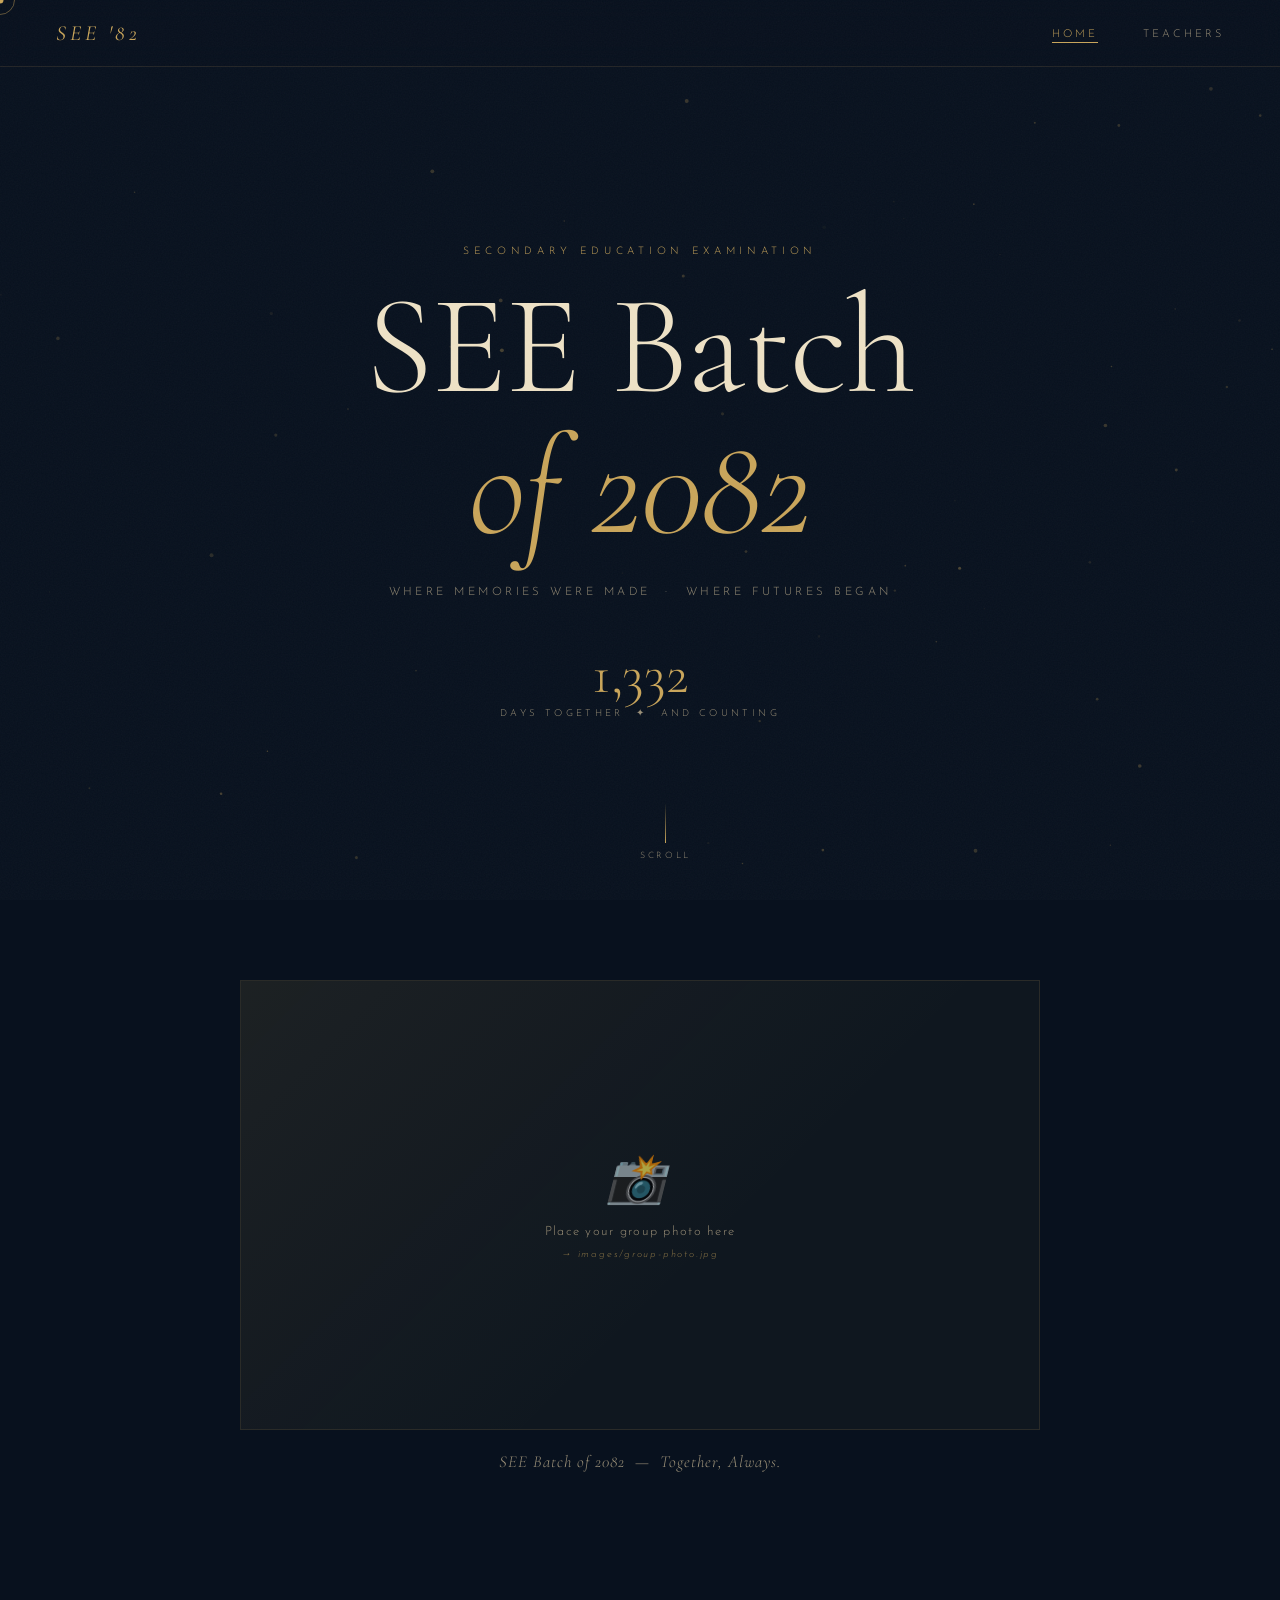
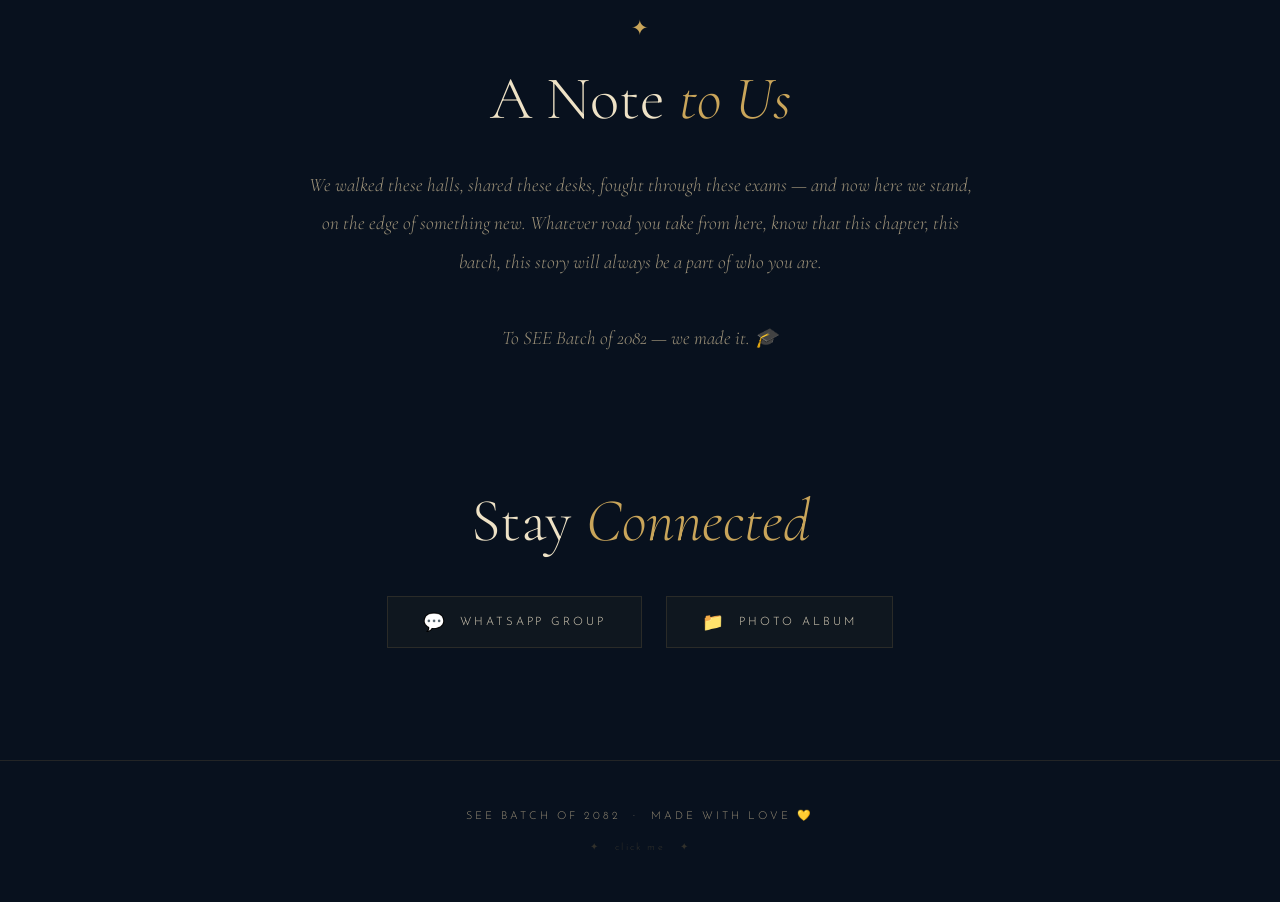
==== index.html @ 95cc9dae "Add files via upload" ====
<!DOCTYPE html>
<html lang="en">
<head>
  <meta charset="UTF-8" />
  <meta name="viewport" content="width=device-width, initial-scale=1.0" />
  <title>SEE Batch of 2082</title>
  <link rel="stylesheet" href="style.css" />
</head>
<body>

  <!-- ── CUSTOM CURSOR ────────────────────────── -->
  <div id="cursor"></div>
  <div id="cursor-ring"></div>

  <!-- ── BACKGROUND PARTICLES CANVAS ─────────── -->
  <canvas id="particleCanvas"></canvas>

  <!-- ── CONFETTI CANVAS ──────────────────────── -->
  <canvas id="confettiCanvas"></canvas>

  <!-- ── NAVBAR ───────────────────────────────── -->
  <nav class="navbar">
    <a href="index.html" class="nav-brand">SEE '82</a>
    <ul class="nav-links">
      <li><a href="index.html" class="active">Home</a></li>
      <li><a href="teachers.html">Teachers</a></li>
    </ul>
  </nav>

  <!-- ══════════════════════════════════════════
       HERO
  ═══════════════════════════════════════════ -->
  <section class="hero">
    <span class="hero-eyebrow">Secondary Education Examination</span>

    <!--
      💥 SURPRISE #1:
      Click this title to trigger a gold confetti burst!
    -->
    <h1 class="hero-title" id="heroTitle">
      SEE Batch
      <em>of 2082</em>
    </h1>

    <p class="hero-sub">Where memories were made &nbsp;·&nbsp; Where futures began</p>

    <!--
      📅 SURPRISE #7:
      Live counter showing how many days the batch has been together.
      Update the start date inside script.js if needed (search: startDate).
    -->
    <div class="days-counter">
      <span class="days-number" id="daysCounter">0</span>
      <span class="days-label">days together &nbsp;✦&nbsp; and counting</span>
    </div>

    <div class="scroll-indicator">
      <div class="scroll-line"></div>
      <span class="scroll-text">Scroll</span>
    </div>
  </section>

  <!-- ══════════════════════════════════════════
       GROUP PHOTO
  ═══════════════════════════════════════════ -->
  <section class="group-photo-section scroll-fade">
    <div class="photo-frame">

      <!--
        ════════════════════════════════════
        HOW TO ADD YOUR GROUP PHOTO:
        1. Put your group photo file inside the "images" folder
        2. Name it exactly:  group-photo.jpg
        3. Delete the <div class="photo-placeholder"> block below
        4. Uncomment the <img> tag below it
        ════════════════════════════════════
      -->
      <div class="photo-placeholder">
        <span class="icon">📸</span>
        <p>Place your group photo here</p>
        <span>→ images/group-photo.jpg</span>
      </div>

      <!-- <img src="images/group-photo.jpg" alt="SEE Batch of 2082 — Group Photo" /> -->

    </div>
    <p class="photo-caption">SEE Batch of 2082 &nbsp;—&nbsp; Together, Always.</p>
  </section>

  <!-- ══════════════════════════════════════════
       SHORT MESSAGE
  ═══════════════════════════════════════════ -->
  <section class="message-section scroll-fade scroll-fade-delay-1">
    <div class="message-container">
      <span class="section-deco">✦</span>
      <h2 class="section-title">A Note <em>to Us</em></h2>

      <!--
        ════════════════════════════════════
        HOW TO CHANGE THIS MESSAGE:
        Simply replace the text between the <p> tags below.
        ════════════════════════════════════
      -->
      <p class="message-text">
        We walked these halls, shared these desks, fought through these exams —
        and now here we stand, on the edge of something new. Whatever road you
        take from here, know that this chapter, this batch, this story will
        always be a part of who you are.
        <br /><br />
        To SEE Batch of 2082 &mdash; we made it. 🎓
      </p>

    </div>
  </section>

  <!-- ══════════════════════════════════════════
       LINKS — WhatsApp + Drive
  ═══════════════════════════════════════════ -->
  <section class="links-section scroll-fade scroll-fade-delay-2">
    <h2 class="section-title">Stay <em>Connected</em></h2>
    <div class="link-buttons">

      <!--
        ════════════════════════════════════
        HOW TO ADD YOUR WHATSAPP GROUP LINK:
        Replace  YOUR_WHATSAPP_LINK_HERE  with your actual link.
        Example: https://chat.whatsapp.com/XXXXXXXXXXXXXXXXX
        ════════════════════════════════════
      -->
      <a href="YOUR_WHATSAPP_LINK_HERE" class="btn" target="_blank" rel="noopener">
        <span class="btn-icon">💬</span>
        WhatsApp Group
      </a>

      <!--
        ════════════════════════════════════
        HOW TO ADD YOUR GOOGLE DRIVE LINK:
        Replace  YOUR_DRIVE_LINK_HERE  with your actual link.
        Example: https://drive.google.com/drive/folders/XXXXXXXXXX
        ════════════════════════════════════
      -->
      <a href="YOUR_DRIVE_LINK_HERE" class="btn" target="_blank" rel="noopener">
        <span class="btn-icon">📁</span>
        Photo Album
      </a>

    </div>
  </section>

  <!-- ══════════════════════════════════════════
       FOOTER
  ═══════════════════════════════════════════ -->
  <footer class="footer">
    <p class="footer-text">SEE Batch of 2082 &nbsp;·&nbsp; Made with love 💛</p>
    <!--
      🌟 SURPRISE #5: Click the "✦ click me ✦" below to reveal a secret message!
    -->
    <span class="footer-secret" id="footerSecret">✦ &nbsp; click me &nbsp; ✦</span>
  </footer>

  <!-- ══════════════════════════════════════════
       EASTER EGG MODAL
       (Opens when "✦ click me ✦" is clicked)
  ═══════════════════════════════════════════ -->
  <div class="easter-modal" id="easterModal">
    <div class="easter-box">
      <span class="easter-emoji">🎓✨</span>
      <h3>You found the secret!</h3>
      <p>
        No matter where life takes us, we'll always be the SEE Batch of 2082.
        Proud of every single one of us. Carry this chapter with you, always. 💛
      </p>
      <button class="easter-close" onclick="closeEaster()">Close &nbsp;✦</button>
    </div>
  </div>

  <script src="script.js"></script>
</body>
</html>
---- style.css ----
/* ============================================================
   SEE BATCH OF 2082 — Main Stylesheet
   style.css | Shared by index.html and teachers.html
   ============================================================ */

@import url('https://fonts.googleapis.com/css2?family=Cormorant+Garamond:ital,wght@0,300;0,400;0,600;1,300;1,400;1,600&family=Josefin+Sans:wght@200;300;400;600&display=swap');

/* --- CSS VARIABLES --- */
:root {
  --bg:          #08111E;
  --bg-2:        #0D1B2D;
  --gold:        #C9A55A;
  --gold-light:  #E2C47A;
  --gold-dim:    rgba(201, 165, 90, 0.15);
  --gold-glow:   rgba(201, 165, 90, 0.08);
  --cream:       #EEE2C6;
  --cream-dim:   #9B9078;
  --text:        #E2D8C0;
  --card-bg:     rgba(201, 165, 90, 0.04);
  --card-border: rgba(201, 165, 90, 0.14);
  --font-display: 'Cormorant Garamond', serif;
  --font-body:    'Josefin Sans', sans-serif;
}

/* --- RESET --- */
*, *::before, *::after { margin: 0; padding: 0; box-sizing: border-box; }
html { scroll-behavior: smooth; }
body {
  background-color: var(--bg);
  color: var(--text);
  font-family: var(--font-body);
  font-weight: 300;
  min-height: 100vh;
  overflow-x: hidden;
  cursor: none;
}

/* --- GRAIN OVERLAY (subtle paper texture) --- */
body::after {
  content: '';
  position: fixed; inset: 0;
  background-image: url("data:image/svg+xml,%3Csvg xmlns='http://www.w3.org/2000/svg' width='300' height='300'%3E%3Cfilter id='n'%3E%3CfeTurbulence type='fractalNoise' baseFrequency='0.75' numOctaves='4' stitchTiles='stitch'/%3E%3C/filter%3E%3Crect width='300' height='300' filter='url(%23n)' opacity='0.035'/%3E%3C/svg%3E");
  pointer-events: none;
  z-index: 9000;
  opacity: 1;
}

/* =============================================
   CUSTOM CURSOR
   ============================================= */
#cursor {
  width: 7px; height: 7px;
  background: var(--gold);
  border-radius: 50%;
  position: fixed;
  pointer-events: none;
  z-index: 9999;
  transition: transform 0.15s ease, background 0.2s;
  transform: translate(-50%, -50%);
}
#cursor-ring {
  width: 30px; height: 30px;
  border: 1px solid rgba(201, 165, 90, 0.45);
  border-radius: 50%;
  position: fixed;
  pointer-events: none;
  z-index: 9998;
  transition: border-color 0.3s, transform 0.3s;
  transform: translate(-50%, -50%);
}
body.hovering #cursor { transform: translate(-50%,-50%) scale(2.2); }
body.hovering #cursor-ring { transform: translate(-50%,-50%) scale(1.5); border-color: rgba(201,165,90,0.7); }

/* =============================================
   PARTICLE CANVAS
   ============================================= */
#particleCanvas {
  position: fixed; inset: 0;
  width: 100%; height: 100%;
  pointer-events: none;
  z-index: 0;
}

/* =============================================
   CONFETTI CANVAS
   ============================================= */
#confettiCanvas {
  position: fixed; inset: 0;
  pointer-events: none;
  z-index: 8000;
}

/* =============================================
   NAVBAR
   ============================================= */
.navbar {
  position: fixed; top: 0; left: 0; right: 0;
  z-index: 500;
  display: flex;
  align-items: center;
  justify-content: space-between;
  padding: 1.25rem 3.5rem;
  background: rgba(8, 17, 30, 0.88);
  backdrop-filter: blur(14px);
  border-bottom: 1px solid var(--card-border);
  transition: padding 0.3s;
}
.nav-brand {
  font-family: var(--font-display);
  font-size: 1.35rem;
  letter-spacing: 0.18em;
  color: var(--gold);
  font-weight: 400;
  font-style: italic;
  text-decoration: none;
}
.nav-links {
  display: flex;
  list-style: none;
  gap: 2.8rem;
  align-items: center;
}
.nav-links a {
  font-family: var(--font-body);
  font-size: 0.68rem;
  letter-spacing: 0.28em;
  text-transform: uppercase;
  text-decoration: none;
  color: var(--cream-dim);
  transition: color 0.3s;
  position: relative;
  padding-bottom: 3px;
}
.nav-links a::after {
  content: '';
  position: absolute;
  bottom: 0; left: 0;
  width: 0; height: 1px;
  background: var(--gold);
  transition: width 0.35s ease;
}
.nav-links a:hover,
.nav-links a.active { color: var(--gold); }
.nav-links a:hover::after,
.nav-links a.active::after { width: 100%; }

/* =============================================
   HERO  (Homepage only)
   ============================================= */
.hero {
  position: relative; z-index: 1;
  min-height: 100vh;
  display: flex;
  flex-direction: column;
  align-items: center;
  justify-content: center;
  text-align: center;
  padding: 9rem 2rem 5rem;
}
.hero-eyebrow {
  font-family: var(--font-body);
  font-size: 0.65rem;
  letter-spacing: 0.45em;
  text-transform: uppercase;
  color: var(--gold);
  margin-bottom: 1.2rem;
  opacity: 0;
  animation: fadeUp 1s ease 0.3s forwards;
}
.hero-title {
  font-family: var(--font-display);
  font-size: clamp(3.8rem, 11vw, 9rem);
  font-weight: 300;
  line-height: 1.0;
  color: var(--cream);
  letter-spacing: -0.01em;
  opacity: 0;
  animation: fadeUp 1.2s ease 0.5s forwards;
  transition: color 0.3s;
  cursor: pointer;
  user-select: none;
}
.hero-title em {
  font-style: italic;
  color: var(--gold);
  display: block;
}
.hero-title:hover { color: var(--gold-light); }
.hero-sub {
  margin-top: 1.8rem;
  font-family: var(--font-body);
  font-size: 0.72rem;
  letter-spacing: 0.3em;
  text-transform: uppercase;
  color: var(--cream-dim);
  opacity: 0;
  animation: fadeUp 1s ease 0.9s forwards;
}

/* Days counter */
.days-counter {
  margin-top: 3rem;
  display: flex;
  flex-direction: column;
  align-items: center;
  gap: 0.3rem;
  opacity: 0;
  animation: fadeUp 1s ease 1.1s forwards;
}
.days-number {
  font-family: var(--font-display);
  font-size: clamp(2rem, 5vw, 3.5rem);
  color: var(--gold);
  font-weight: 300;
  line-height: 1;
}
.days-label {
  font-family: var(--font-body);
  font-size: 0.6rem;
  letter-spacing: 0.35em;
  text-transform: uppercase;
  color: var(--cream-dim);
}

/* Scroll indicator */
.scroll-indicator {
  position: absolute;
  bottom: 2.5rem;
  left: 50%;
  transform: translateX(-50%);
  display: flex;
  flex-direction: column;
  align-items: center;
  gap: 0.5rem;
  opacity: 0;
  animation: fadeUp 1s ease 1.4s forwards;
}
.scroll-line {
  width: 1px;
  height: 40px;
  background: linear-gradient(to bottom, transparent, var(--gold));
  animation: pulse-line 2s ease infinite;
}
.scroll-text {
  font-family: var(--font-body);
  font-size: 0.55rem;
  letter-spacing: 0.3em;
  text-transform: uppercase;
  color: var(--cream-dim);
}
@keyframes pulse-line {
  0%, 100% { opacity: 0.3; transform: scaleY(1); }
  50%       { opacity: 0.9; transform: scaleY(1.15); }
}

/* =============================================
   GROUP PHOTO  (Homepage)
   ============================================= */
.group-photo-section {
  position: relative; z-index: 1;
  display: flex;
  flex-direction: column;
  align-items: center;
  padding: 5rem 2rem 4rem;
}
.photo-frame {
  width: min(800px, 92vw);
  aspect-ratio: 16 / 9;
  border: 1px solid var(--card-border);
  background: var(--card-bg);
  position: relative;
  overflow: hidden;
  transition: all 0.45s ease;
}
.photo-frame::before {
  content: '';
  position: absolute;
  inset: 0;
  background: linear-gradient(135deg, rgba(201,165,90,0.07) 0%, transparent 60%);
  pointer-events: none;
}
.photo-frame:hover {
  border-color: rgba(201,165,90,0.3);
  box-shadow: 0 0 60px rgba(201,165,90,0.07), 0 20px 60px rgba(0,0,0,0.4);
  transform: scale(1.005);
}
.photo-frame img { width: 100%; height: 100%; object-fit: cover; display: block; }
.photo-placeholder {
  width: 100%; height: 100%;
  display: flex; flex-direction: column;
  align-items: center; justify-content: center;
  gap: 0.6rem;
}
.photo-placeholder .icon { font-size: 3rem; margin-bottom: 0.5rem; }
.photo-placeholder p { font-size: 0.8rem; letter-spacing: 0.1em; color: var(--cream-dim); }
.photo-placeholder span { font-size: 0.62rem; letter-spacing: 0.18em; color: var(--gold); opacity: 0.65; font-style: italic; }
.photo-caption {
  margin-top: 1.3rem;
  font-family: var(--font-display);
  font-size: 1.05rem;
  font-style: italic;
  color: var(--cream-dim);
  letter-spacing: 0.06em;
}

/* =============================================
   MESSAGE SECTION  (Homepage)
   ============================================= */
.message-section {
  position: relative; z-index: 1;
  padding: 5rem 2rem 6rem;
  display: flex; justify-content: center;
}
.message-container {
  max-width: 680px;
  text-align: center;
}
.section-deco {
  display: block;
  font-size: 1.3rem;
  color: var(--gold);
  margin-bottom: 1.5rem;
  animation: float 4s ease-in-out infinite;
}
.section-title {
  font-family: var(--font-display);
  font-size: clamp(2rem, 5vw, 3.8rem);
  font-weight: 300;
  color: var(--cream);
  margin-bottom: 2rem;
  line-height: 1.15;
}
.section-title em { font-style: italic; color: var(--gold); }
.message-text {
  font-family: var(--font-display);
  font-size: 1.2rem;
  font-weight: 300;
  line-height: 2.0;
  color: var(--cream-dim);
  font-style: italic;
}
/* ↑ To change the message, edit the text inside <p class="message-text"> in index.html */

/* =============================================
   LINKS SECTION  (Homepage)
   ============================================= */
.links-section {
  position: relative; z-index: 1;
  padding: 2rem 2rem 7rem;
  text-align: center;
}
.links-section .section-title { margin-bottom: 2.5rem; }
.link-buttons { display: flex; gap: 1.5rem; justify-content: center; flex-wrap: wrap; }
.btn {
  display: inline-flex;
  align-items: center;
  gap: 0.75rem;
  padding: 0.95rem 2.2rem;
  font-family: var(--font-body);
  font-size: 0.72rem;
  letter-spacing: 0.25em;
  text-transform: uppercase;
  text-decoration: none;
  border: 1px solid var(--card-border);
  background: var(--card-bg);
  color: var(--text);
  transition: all 0.35s ease;
  position: relative;
  overflow: hidden;
}
.btn::before {
  content: '';
  position: absolute; inset: 0;
  background: linear-gradient(135deg, rgba(201,165,90,0.12), transparent);
  opacity: 0;
  transition: opacity 0.35s;
}
.btn:hover {
  border-color: var(--gold);
  color: var(--gold);
  box-shadow: 0 0 30px rgba(201,165,90,0.1), 0 8px 30px rgba(0,0,0,0.3);
  transform: translateY(-3px);
}
.btn:hover::before { opacity: 1; }
.btn-icon { font-size: 1.1rem; }

/* =============================================
   PAGE HEADER  (teachers.html)
   ============================================= */
.page-header {
  position: relative; z-index: 1;
  text-align: center;
  padding: 11rem 2rem 5rem;
}
.page-eyebrow {
  display: block;
  font-family: var(--font-body);
  font-size: 0.65rem;
  letter-spacing: 0.45em;
  text-transform: uppercase;
  color: var(--gold);
  margin-bottom: 1.2rem;
}
.page-title {
  font-family: var(--font-display);
  font-size: clamp(2.8rem, 8vw, 6rem);
  font-weight: 300;
  color: var(--cream);
  line-height: 1.05;
}
.page-title em { font-style: italic; color: var(--gold); }
.page-divider {
  width: 50px; height: 1px;
  background: var(--gold);
  margin: 2rem auto 0;
  opacity: 0.45;
}

/* =============================================
   TEACHERS SECTION  (teachers.html)
   ============================================= */
.teachers-wrapper {
  position: relative; z-index: 1;
  max-width: 1120px;
  margin: 0 auto;
  padding: 4rem 2rem 7rem;
}
.teachers-sublabel {
  font-family: var(--font-body);
  font-size: 0.62rem;
  letter-spacing: 0.38em;
  text-transform: uppercase;
  color: var(--gold);
  text-align: center;
  margin-bottom: 3rem;
}

/* Grade Teachers — featured row */
.grade-teachers {
  display: grid;
  grid-template-columns: repeat(auto-fit, minmax(300px, 1fr));
  gap: 2rem;
  margin-bottom: 4.5rem;
}

/* Other teachers grid */
.other-teachers-grid {
  display: grid;
  grid-template-columns: repeat(auto-fill, minmax(230px, 1fr));
  gap: 1.5rem;
}

/* Teacher Card */
.teacher-card {
  background: var(--card-bg);
  border: 1px solid var(--card-border);
  padding: 2.5rem 2rem 2rem;
  text-align: center;
  transition: all 0.4s ease;
  position: relative;
  overflow: hidden;
}
.teacher-card::after {
  content: '';
  position: absolute;
  top: 0; left: 0; right: 0;
  height: 2px;
  background: linear-gradient(90deg, transparent, var(--gold), transparent);
  transform: scaleX(0);
  transition: transform 0.4s ease;
}
.teacher-card:hover { border-color: rgba(201,165,90,0.28); box-shadow: 0 15px 50px rgba(0,0,0,0.35), 0 0 0 1px rgba(201,165,90,0.04); transform: translateY(-5px); }
.teacher-card:hover::after { transform: scaleX(1); }
.teacher-card.featured { padding: 3rem 2.5rem 2.5rem; }

.teacher-photo-wrap {
  width: 100px; height: 100px;
  border-radius: 50%;
  margin: 0 auto 1.6rem;
  border: 1px solid var(--card-border);
  background: rgba(201,165,90,0.04);
  display: flex; align-items: center; justify-content: center;
  font-size: 1.8rem;
  overflow: hidden;
  transition: border-color 0.4s, box-shadow 0.4s;
}
.featured .teacher-photo-wrap { width: 125px; height: 125px; font-size: 2.2rem; }
.teacher-card:hover .teacher-photo-wrap { border-color: rgba(201,165,90,0.4); box-shadow: 0 0 20px rgba(201,165,90,0.1); }
.teacher-photo-wrap img { width: 100%; height: 100%; object-fit: cover; border-radius: 50%; display: block; }

.teacher-badge {
  display: inline-block;
  font-family: var(--font-body);
  font-size: 0.58rem;
  letter-spacing: 0.28em;
  text-transform: uppercase;
  color: var(--gold);
  background: rgba(201,165,90,0.08);
  border: 1px solid rgba(201,165,90,0.14);
  padding: 0.25rem 0.8rem;
  margin-bottom: 0.9rem;
}
.teacher-name {
  font-family: var(--font-display);
  font-size: 1.6rem;
  font-weight: 400;
  color: var(--cream);
  margin-bottom: 0.25rem;
}
.featured .teacher-name { font-size: 1.9rem; }
.teacher-subject {
  font-family: var(--font-body);
  font-size: 0.62rem;
  letter-spacing: 0.22em;
  text-transform: uppercase;
  color: var(--cream-dim);
  margin-bottom: 1.6rem;
}
.teacher-rule {
  width: 28px; height: 1px;
  background: var(--gold);
  margin: 0 auto 1.6rem;
  opacity: 0.35;
}
.teacher-message {
  font-family: var(--font-display);
  font-size: 1.05rem;
  font-style: italic;
  line-height: 1.9;
  color: var(--cream-dim);
}
.teacher-message.placeholder { color: rgba(155, 144, 120, 0.35); }

/* =============================================
   FOOTER
   ============================================= */
.footer {
  position: relative; z-index: 1;
  text-align: center;
  padding: 3rem 2rem;
  border-top: 1px solid var(--card-border);
}
.footer-text {
  font-family: var(--font-body);
  font-size: 0.68rem;
  letter-spacing: 0.28em;
  text-transform: uppercase;
  color: var(--cream-dim);
}
.footer-secret {
  margin-top: 1.2rem;
  font-size: 0.62rem;
  letter-spacing: 0.22em;
  color: rgba(201, 165, 90, 0.22);
  cursor: pointer;
  transition: color 0.35s;
  display: inline-block;
}
.footer-secret:hover { color: var(--gold); }

/* =============================================
   EASTER EGG MODAL
   ============================================= */
.easter-modal {
  position: fixed; inset: 0;
  background: rgba(8, 17, 30, 0.96);
  z-index: 7000;
  display: flex; align-items: center; justify-content: center;
  opacity: 0; pointer-events: none;
  transition: opacity 0.5s;
  backdrop-filter: blur(10px);
}
.easter-modal.active { opacity: 1; pointer-events: all; }
.easter-box {
  text-align: center;
  max-width: 480px;
  padding: 3.5rem 3rem;
  border: 1px solid var(--card-border);
  background: var(--bg-2);
  position: relative;
}
.easter-emoji { font-size: 3rem; margin-bottom: 1rem; display: block; animation: bounce 1.2s ease infinite; }
.easter-box h3 { font-family: var(--font-display); font-size: 2.2rem; font-weight: 300; color: var(--gold); margin-bottom: 1rem; }
.easter-box p { font-family: var(--font-display); font-size: 1.1rem; font-style: italic; line-height: 1.85; color: var(--cream-dim); margin-bottom: 2rem; }
.easter-close {
  background: none;
  border: 1px solid var(--gold);
  color: var(--gold);
  font-family: var(--font-body);
  font-size: 0.7rem;
  letter-spacing: 0.25em;
  text-transform: uppercase;
  padding: 0.75rem 1.8rem;
  cursor: pointer;
  transition: all 0.3s;
}
.easter-close:hover { background: rgba(201,165,90,0.1); }

/* =============================================
   SCROLL FADE ANIMATION
   ============================================= */
.scroll-fade { opacity: 0; transform: translateY(28px); transition: opacity 0.85s ease, transform 0.85s ease; }
.scroll-fade.visible { opacity: 1; transform: translateY(0); }
.scroll-fade-delay-1 { transition-delay: 0.1s; }
.scroll-fade-delay-2 { transition-delay: 0.2s; }
.scroll-fade-delay-3 { transition-delay: 0.3s; }
.scroll-fade-delay-4 { transition-delay: 0.4s; }

/* =============================================
   KEYFRAME ANIMATIONS
   ============================================= */
@keyframes fadeUp { from { opacity: 0; transform: translateY(28px); } to { opacity: 1; transform: translateY(0); } }
@keyframes float  { 0%,100% { transform: translateY(0); } 50% { transform: translateY(-8px); } }
@keyframes bounce { 0%,100% { transform: translateY(0); } 50% { transform: translateY(-9px); } }
@keyframes shimmer { 0% { background-position: -200% center; } 100% { background-position: 200% center; } }

/* =============================================
   RESPONSIVE
   ============================================= */
@media (max-width: 768px) {
  .navbar { padding: 1rem 1.5rem; }
  .nav-links { gap: 1.5rem; }
  .hero { padding: 7.5rem 1.5rem 4rem; }
  .grade-teachers { grid-template-columns: 1fr; }
  .other-teachers-grid { grid-template-columns: repeat(auto-fill, minmax(160px, 1fr)); }
  .easter-box { padding: 2.5rem 1.5rem; margin: 1rem; }
  .teachers-wrapper { padding: 3rem 1.2rem 5rem; }
}
@media (max-width: 480px) {
  .nav-links { gap: 1rem; }
  .nav-links a { font-size: 0.6rem; }
  .link-buttons { flex-direction: column; align-items: center; }
  .btn { width: 100%; max-width: 300px; justify-content: center; }
}
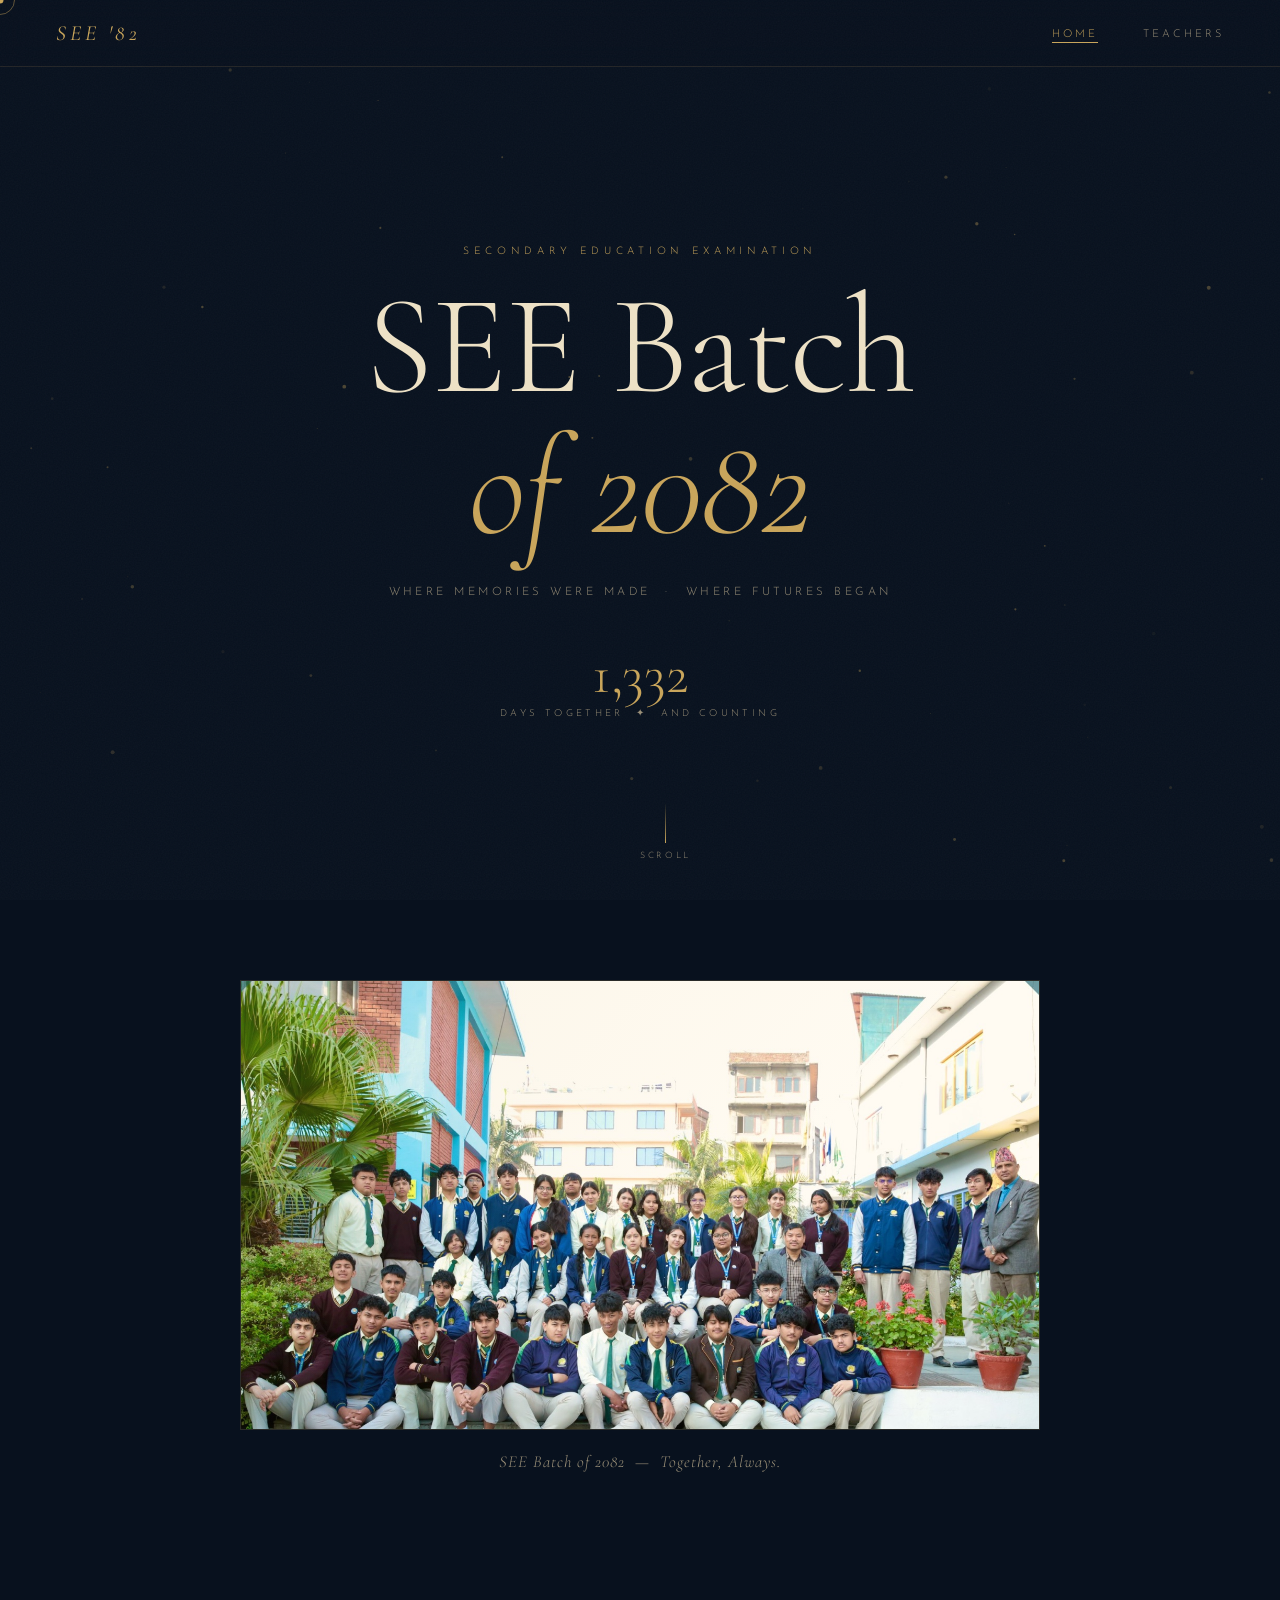
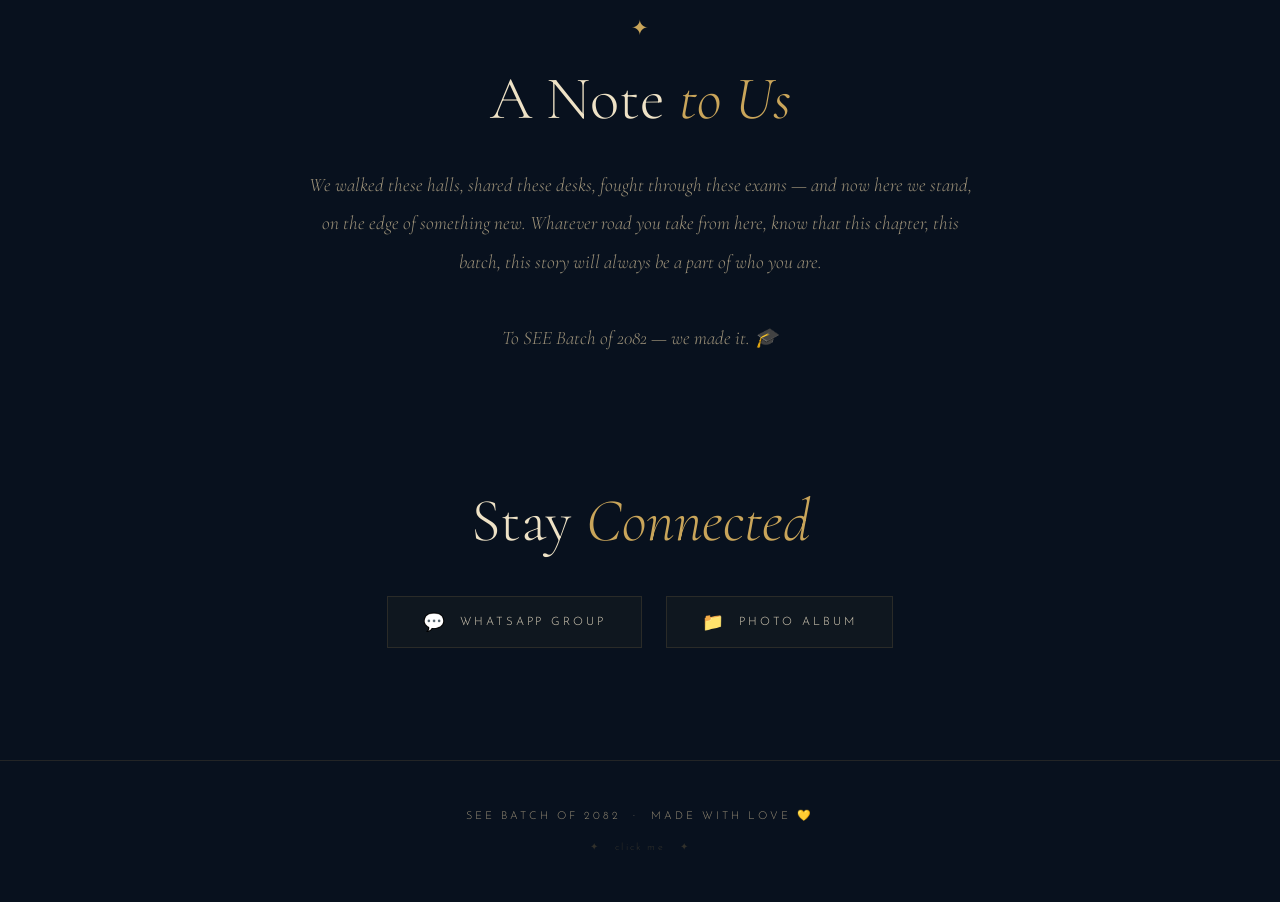
==== commit a4ef1aca: "Update index.html" ====
--- a/index.html
+++ b/index.html
@@ -75,13 +75,9 @@
         4. Uncomment the <img> tag below it
         ════════════════════════════════════
       -->
-      <div class="photo-placeholder">
-        <span class="icon">📸</span>
-        <p>Place your group photo here</p>
-        <span>→ images/group-photo.jpg</span>
-      </div>
 
-      <!-- <img src="images/group-photo.jpg" alt="SEE Batch of 2082 — Group Photo" /> -->
+
+      <img src="images/group-photo.jpg" alt="SEE Batch of 2082 — Group Photo" >
 
     </div>
     <p class="photo-caption">SEE Batch of 2082 &nbsp;—&nbsp; Together, Always.</p>
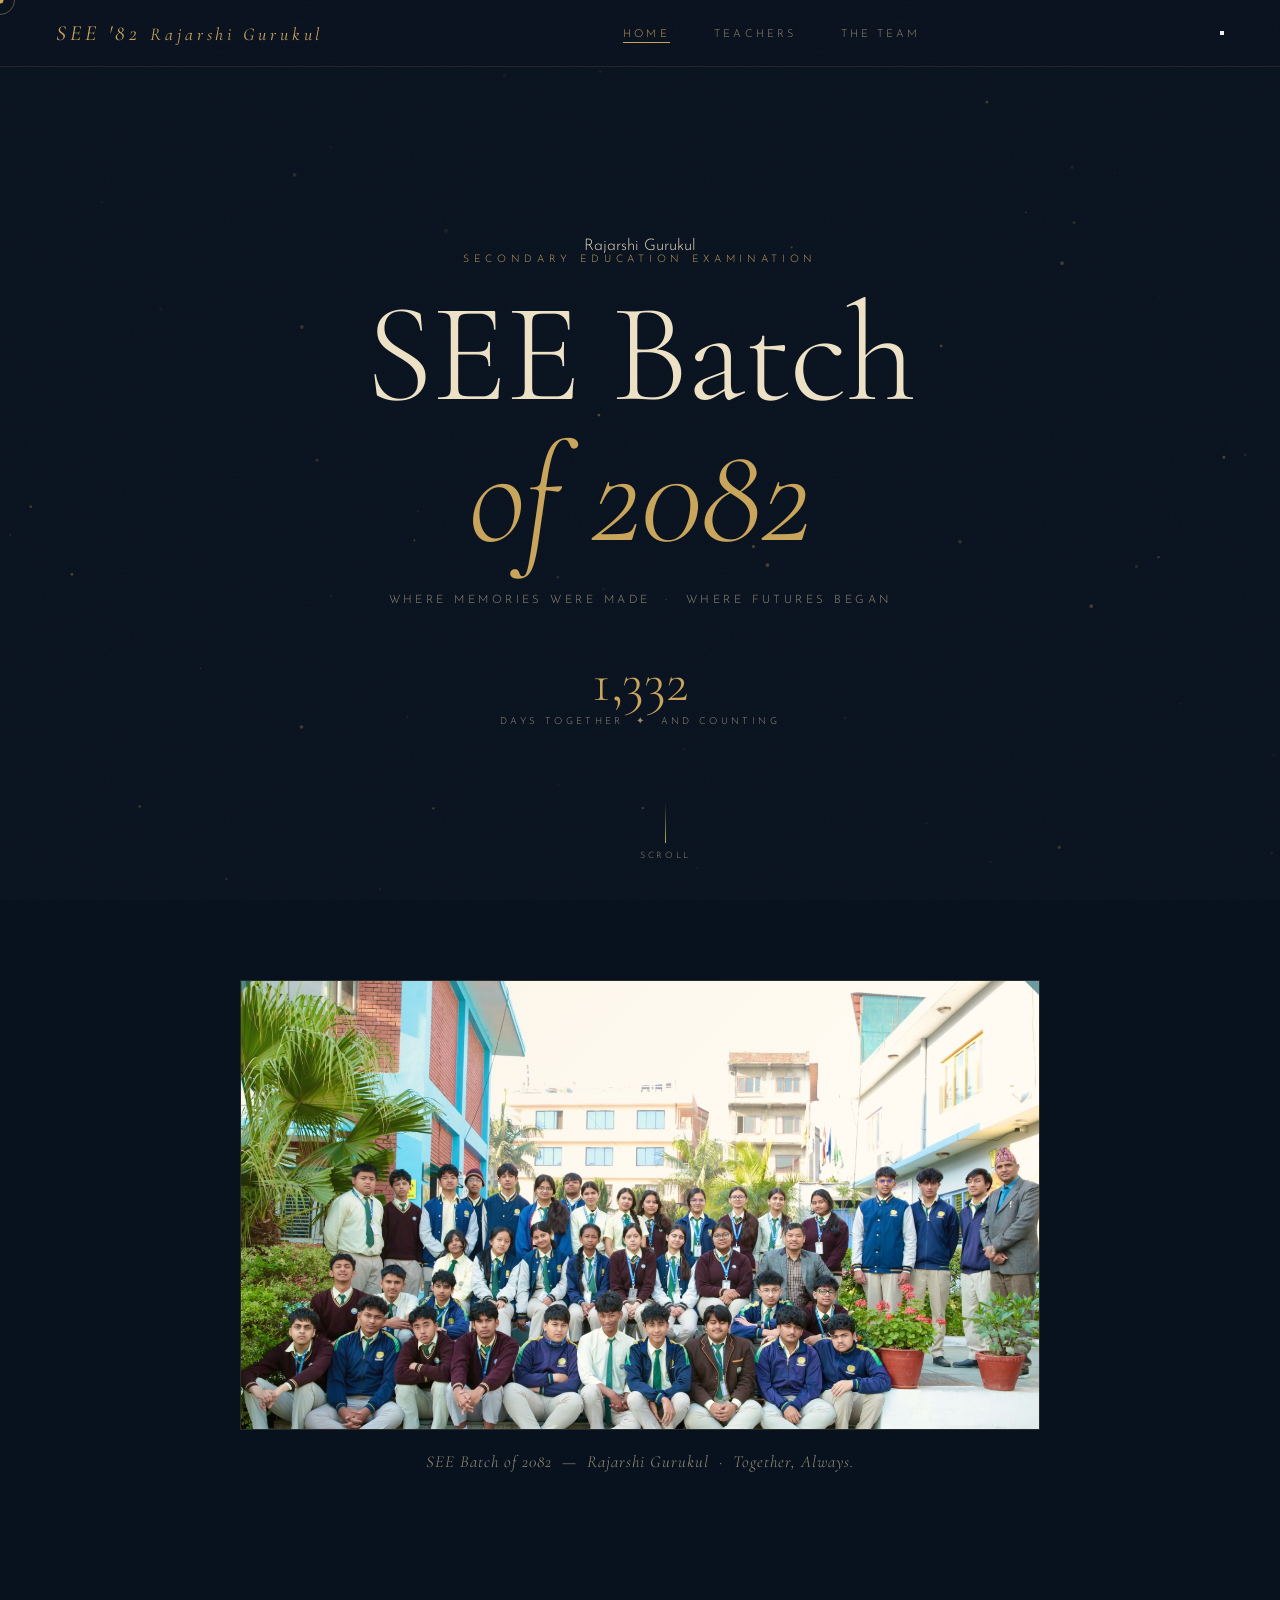
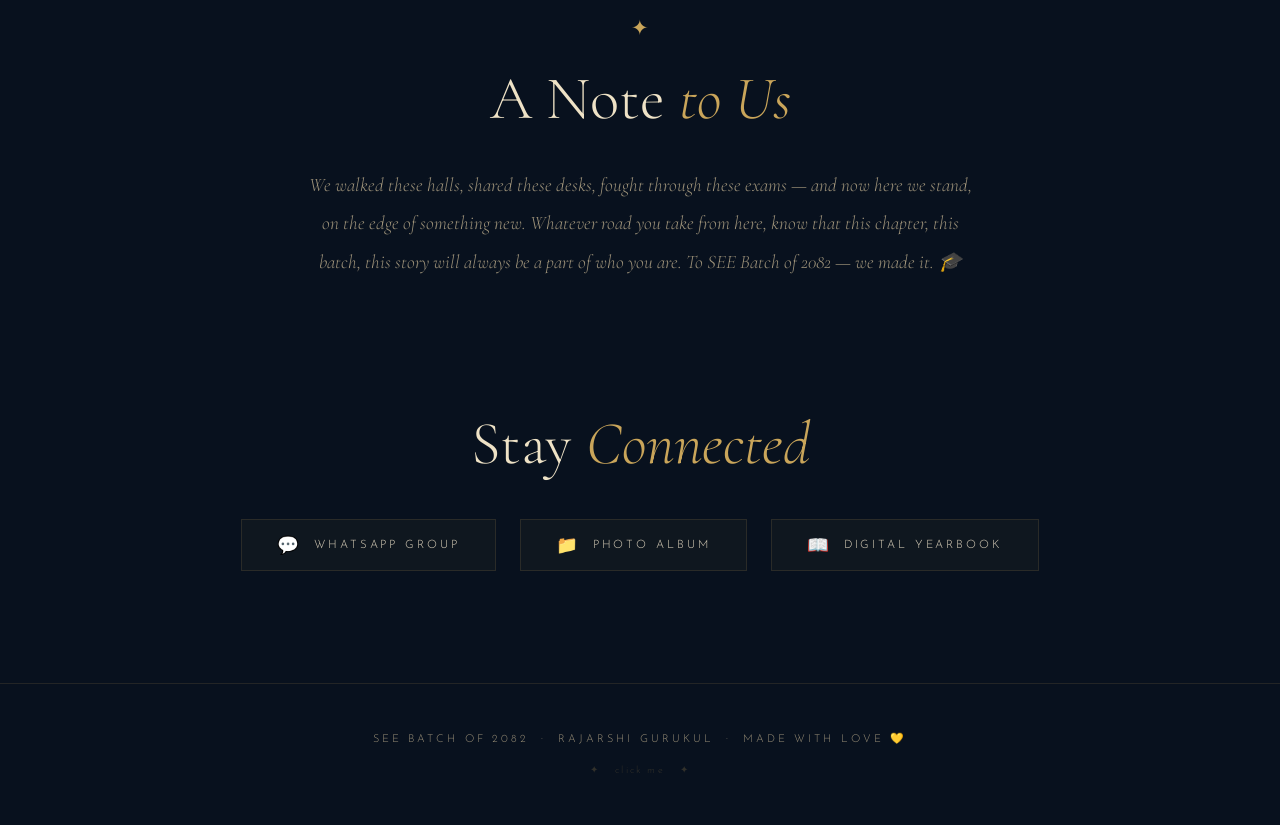
==== commit 172425c9: "Update index.html" ====
--- a/index.html
+++ b/index.html
@@ -1,42 +1,40 @@
 <!DOCTYPE html>
 <html lang="en">
 <head>
-  <meta charset="UTF-8" />
-  <meta name="viewport" content="width=device-width, initial-scale=1.0" />
-  <title>SEE Batch of 2082</title>
-  <link rel="stylesheet" href="style.css" />
+  <meta charset="UTF-8"/>
+  <meta name="viewport" content="width=device-width, initial-scale=1.0"/>
+  <title>SEE Batch of 2082 — Rajarshi Gurukul</title>
+  <link rel="stylesheet" href="style.css"/>
 </head>
 <body>
 
-  <!-- ── CUSTOM CURSOR ────────────────────────── -->
   <div id="cursor"></div>
   <div id="cursor-ring"></div>
-
-  <!-- ── BACKGROUND PARTICLES CANVAS ─────────── -->
   <canvas id="particleCanvas"></canvas>
-
-  <!-- ── CONFETTI CANVAS ──────────────────────── -->
   <canvas id="confettiCanvas"></canvas>
 
-  <!-- ── NAVBAR ───────────────────────────────── -->
+  <!-- ═══ NAVBAR ═══════════════════════════════════════ -->
   <nav class="navbar">
-    <a href="index.html" class="nav-brand">SEE '82</a>
+    <a href="index.html" class="nav-brand">
+      SEE '82
+      <small>Rajarshi Gurukul</small>
+    </a>
     <ul class="nav-links">
       <li><a href="index.html" class="active">Home</a></li>
       <li><a href="teachers.html">Teachers</a></li>
+      <li><a href="team.html">The Team</a></li>
     </ul>
+    <button class="nav-hamburger" id="navHamburger" aria-label="Menu">
+      <span></span><span></span><span></span>
+    </button>
   </nav>
 
-  <!-- ══════════════════════════════════════════
-       HERO
-  ═══════════════════════════════════════════ -->
+  <!-- ═══ HERO ══════════════════════════════════════════ -->
   <section class="hero">
+    <span class="hero-school">Rajarshi Gurukul</span>
     <span class="hero-eyebrow">Secondary Education Examination</span>
 
-    <!--
-      💥 SURPRISE #1:
-      Click this title to trigger a gold confetti burst!
-    -->
+    <!-- 💥 Click this title for a confetti surprise! -->
     <h1 class="hero-title" id="heroTitle">
       SEE Batch
       <em>of 2082</em>
@@ -44,11 +42,7 @@
 
     <p class="hero-sub">Where memories were made &nbsp;·&nbsp; Where futures began</p>
 
-    <!--
-      📅 SURPRISE #7:
-      Live counter showing how many days the batch has been together.
-      Update the start date inside script.js if needed (search: startDate).
-    -->
+    <!-- 📅 Live counter since April 25, 2016 -->
     <div class="days-counter">
       <span class="days-number" id="daysCounter">0</span>
       <span class="days-label">days together &nbsp;✦&nbsp; and counting</span>
@@ -60,112 +54,90 @@
     </div>
   </section>
 
-  <!-- ══════════════════════════════════════════
-       GROUP PHOTO
-  ═══════════════════════════════════════════ -->
+  <!-- ═══ GROUP PHOTO ════════════════════════════════════ -->
+  <!--
+    HOW TO ADD YOUR GROUP PHOTO:
+    1. Put your photo inside the "images/" folder
+    2. Name it exactly: group-photo.jpg
+    3. That's it! The placeholder disappears automatically when the image loads.
+  -->
   <section class="group-photo-section scroll-fade">
     <div class="photo-frame">
-
-      <!--
-        ════════════════════════════════════
-        HOW TO ADD YOUR GROUP PHOTO:
-        1. Put your group photo file inside the "images" folder
-        2. Name it exactly:  group-photo.jpg
-        3. Delete the <div class="photo-placeholder"> block below
-        4. Uncomment the <img> tag below it
-        ════════════════════════════════════
-      -->
-
-
-      <img src="images/group-photo.jpg" alt="SEE Batch of 2082 — Group Photo" >
-
+      <img id="groupImg" src="images/group-photo.jpg" alt="SEE Batch of 2082 — Rajarshi Gurukul"/>
+      <div class="photo-placeholder" id="groupPlaceholder">
+        <span class="icon">📸</span>
+        <p>Place your group photo here</p>
+        <span>→ save as:&nbsp; images/group-photo.jpg</span>
+      </div>
     </div>
-    <p class="photo-caption">SEE Batch of 2082 &nbsp;—&nbsp; Together, Always.</p>
+    <p class="photo-caption">SEE Batch of 2082 &nbsp;—&nbsp; Rajarshi Gurukul &nbsp;·&nbsp; Together, Always.</p>
   </section>
 
-  <!-- ══════════════════════════════════════════
-       SHORT MESSAGE
-  ═══════════════════════════════════════════ -->
+  <!-- ═══ SHORT MESSAGE ══════════════════════════════════ -->
   <section class="message-section scroll-fade scroll-fade-delay-1">
     <div class="message-container">
       <span class="section-deco">✦</span>
       <h2 class="section-title">A Note <em>to Us</em></h2>
+      <!--
+        CHANGE THIS MESSAGE: Replace the text below with your own words.
+        Line breaks you type here will show exactly as written.
+      -->
+      <p class="message-text">We walked these halls, shared these desks, fought through these exams —
+and now here we stand, on the edge of something new.
 
-      <!--
-        ════════════════════════════════════
-        HOW TO CHANGE THIS MESSAGE:
-        Simply replace the text between the <p> tags below.
-        ════════════════════════════════════
-      -->
-      <p class="message-text">
-        We walked these halls, shared these desks, fought through these exams —
-        and now here we stand, on the edge of something new. Whatever road you
-        take from here, know that this chapter, this batch, this story will
-        always be a part of who you are.
-        <br /><br />
-        To SEE Batch of 2082 &mdash; we made it. 🎓
-      </p>
+Whatever road you take from here, know that this chapter, this batch, this story will always be a part of who you are.
 
+To SEE Batch of 2082 — we made it. 🎓</p>
     </div>
   </section>
 
-  <!-- ══════════════════════════════════════════
-       LINKS — WhatsApp + Drive
-  ═══════════════════════════════════════════ -->
+  <!-- ═══ LINKS ══════════════════════════════════════════ -->
   <section class="links-section scroll-fade scroll-fade-delay-2">
     <h2 class="section-title">Stay <em>Connected</em></h2>
     <div class="link-buttons">
 
       <!--
-        ════════════════════════════════════
-        HOW TO ADD YOUR WHATSAPP GROUP LINK:
-        Replace  YOUR_WHATSAPP_LINK_HERE  with your actual link.
-        Example: https://chat.whatsapp.com/XXXXXXXXXXXXXXXXX
-        ════════════════════════════════════
+        WHATSAPP: Replace YOUR_WHATSAPP_LINK with your actual link
+        Example:  https://chat.whatsapp.com/AbCdEfGhIjK
       -->
-      <a href="YOUR_WHATSAPP_LINK_HERE" class="btn" target="_blank" rel="noopener">
+      <a href="https://chat.whatsapp.com/IAuvceY6gFsEJ4JfoEsHC5?mode=gi_t" class="btn" target="_blank" rel="noopener">
         <span class="btn-icon">💬</span>
         WhatsApp Group
       </a>
 
       <!--
-        ════════════════════════════════════
-        HOW TO ADD YOUR GOOGLE DRIVE LINK:
-        Replace  YOUR_DRIVE_LINK_HERE  with your actual link.
-        Example: https://drive.google.com/drive/folders/XXXXXXXXXX
-        ════════════════════════════════════
+        PHOTO ALBUM: Replace YOUR_DRIVE_LINK with your actual Google Drive link
       -->
-      <a href="YOUR_DRIVE_LINK_HERE" class="btn" target="_blank" rel="noopener">
+      <a href="https://drive.google.com/drive/folders/19VpHcElLHjzhA30-MJCiOmoZZo3w6WYw?usp=sharing" class="btn" target="_blank" rel="noopener">
         <span class="btn-icon">📁</span>
         Photo Album
+      </a>
+
+      <!--
+        DIGITAL YEARBOOK: Replace YOUR_YEARBOOK_LINK with your actual link
+        (Can be a PDF link, Google Drive link, Canva share link, etc.)
+      -->
+      <a href="https://ee-schools.org/wp-content/uploads/Under-Construction-Sign.png" class="btn" target="_blank" rel="noopener">
+        <span class="btn-icon">📖</span>
+        Digital Yearbook
       </a>
 
     </div>
   </section>
 
-  <!-- ══════════════════════════════════════════
-       FOOTER
-  ═══════════════════════════════════════════ -->
+  <!-- ═══ FOOTER ════════════════════════════════════════ -->
   <footer class="footer">
-    <p class="footer-text">SEE Batch of 2082 &nbsp;·&nbsp; Made with love 💛</p>
-    <!--
-      🌟 SURPRISE #5: Click the "✦ click me ✦" below to reveal a secret message!
-    -->
+    <p class="footer-text">SEE Batch of 2082 &nbsp;·&nbsp; Rajarshi Gurukul &nbsp;·&nbsp; Made with love 💛</p>
+    <!-- ✨ SURPRISE: Click the text below! -->
     <span class="footer-secret" id="footerSecret">✦ &nbsp; click me &nbsp; ✦</span>
   </footer>
 
-  <!-- ══════════════════════════════════════════
-       EASTER EGG MODAL
-       (Opens when "✦ click me ✦" is clicked)
-  ═══════════════════════════════════════════ -->
+  <!-- ═══ EASTER EGG MODAL ══════════════════════════════ -->
   <div class="easter-modal" id="easterModal">
     <div class="easter-box">
       <span class="easter-emoji">🎓✨</span>
       <h3>You found the secret!</h3>
-      <p>
-        No matter where life takes us, we'll always be the SEE Batch of 2082.
-        Proud of every single one of us. Carry this chapter with you, always. 💛
-      </p>
+      <p>No matter where life takes us, we'll always be the SEE Batch of 2082 from Rajarshi Gurukul. Proud of every single one of us. Carry this chapter with you, always. 💛</p>
       <button class="easter-close" onclick="closeEaster()">Close &nbsp;✦</button>
     </div>
   </div>
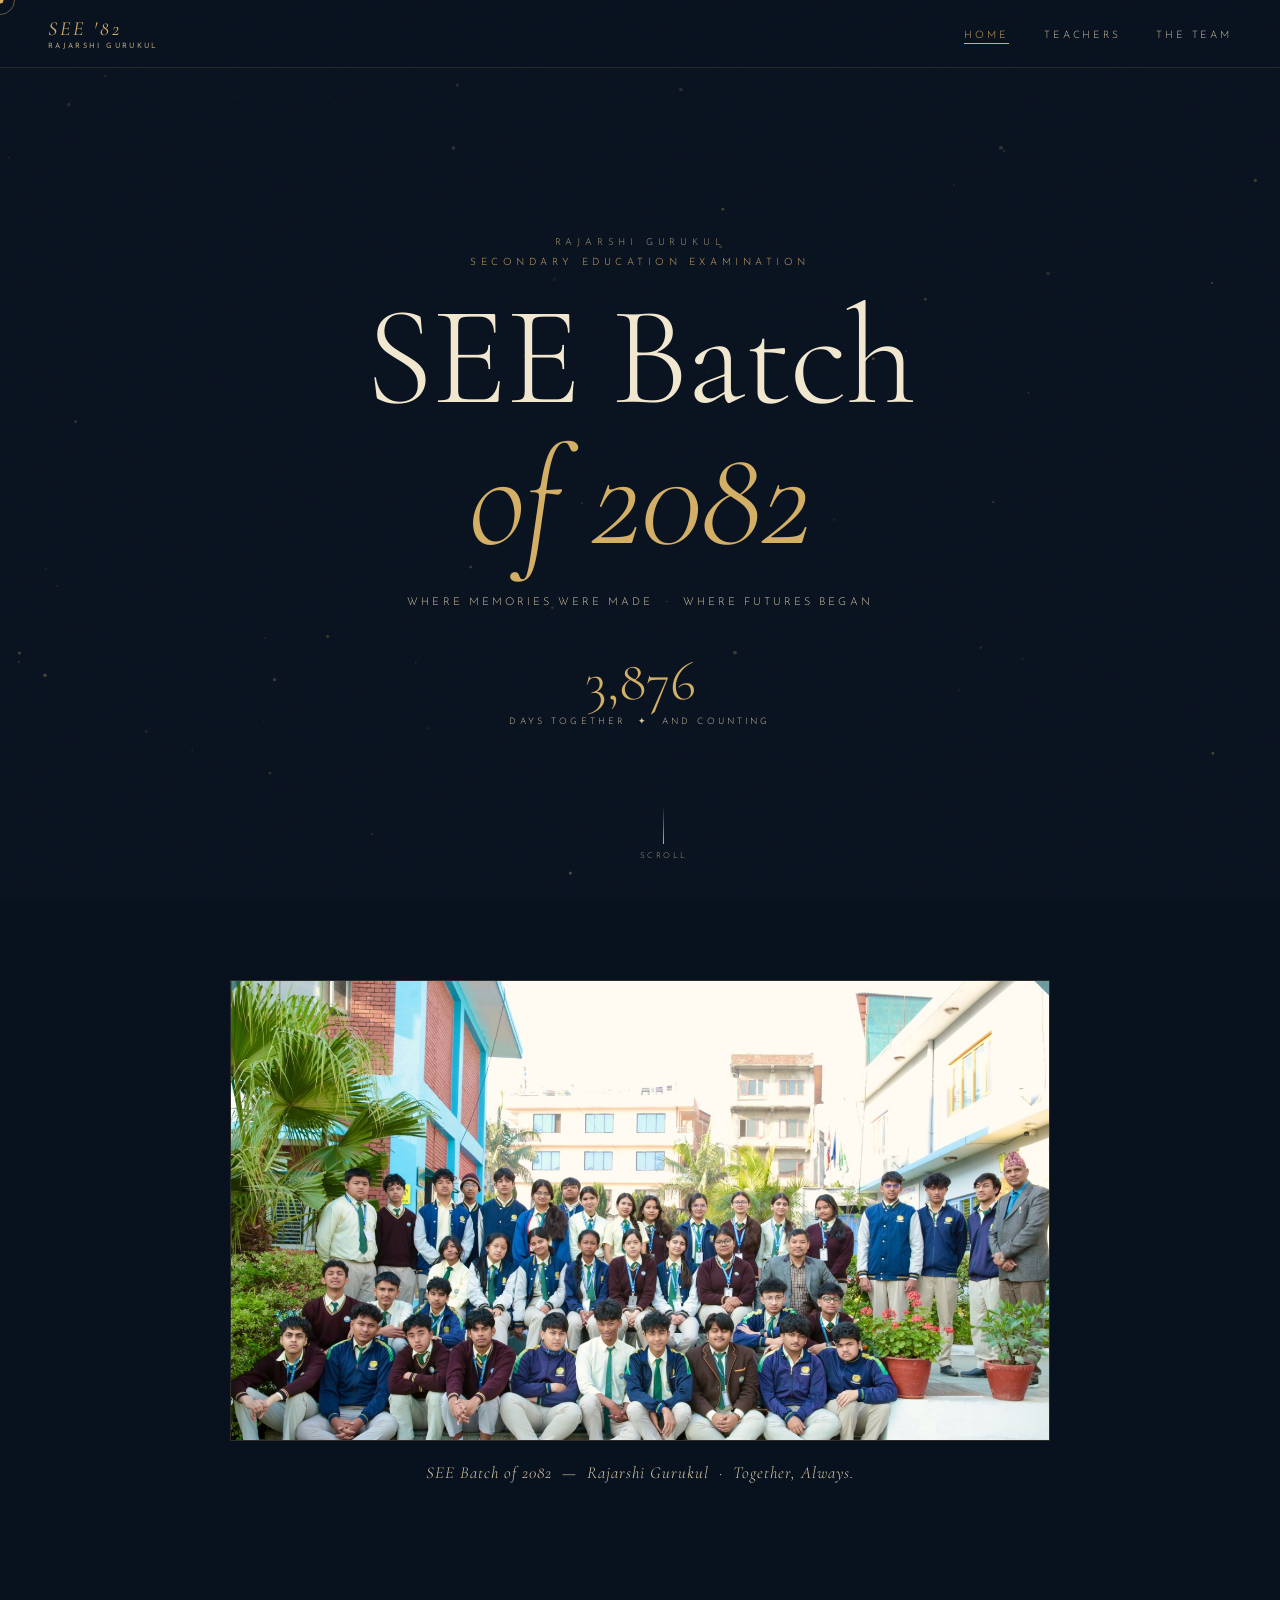
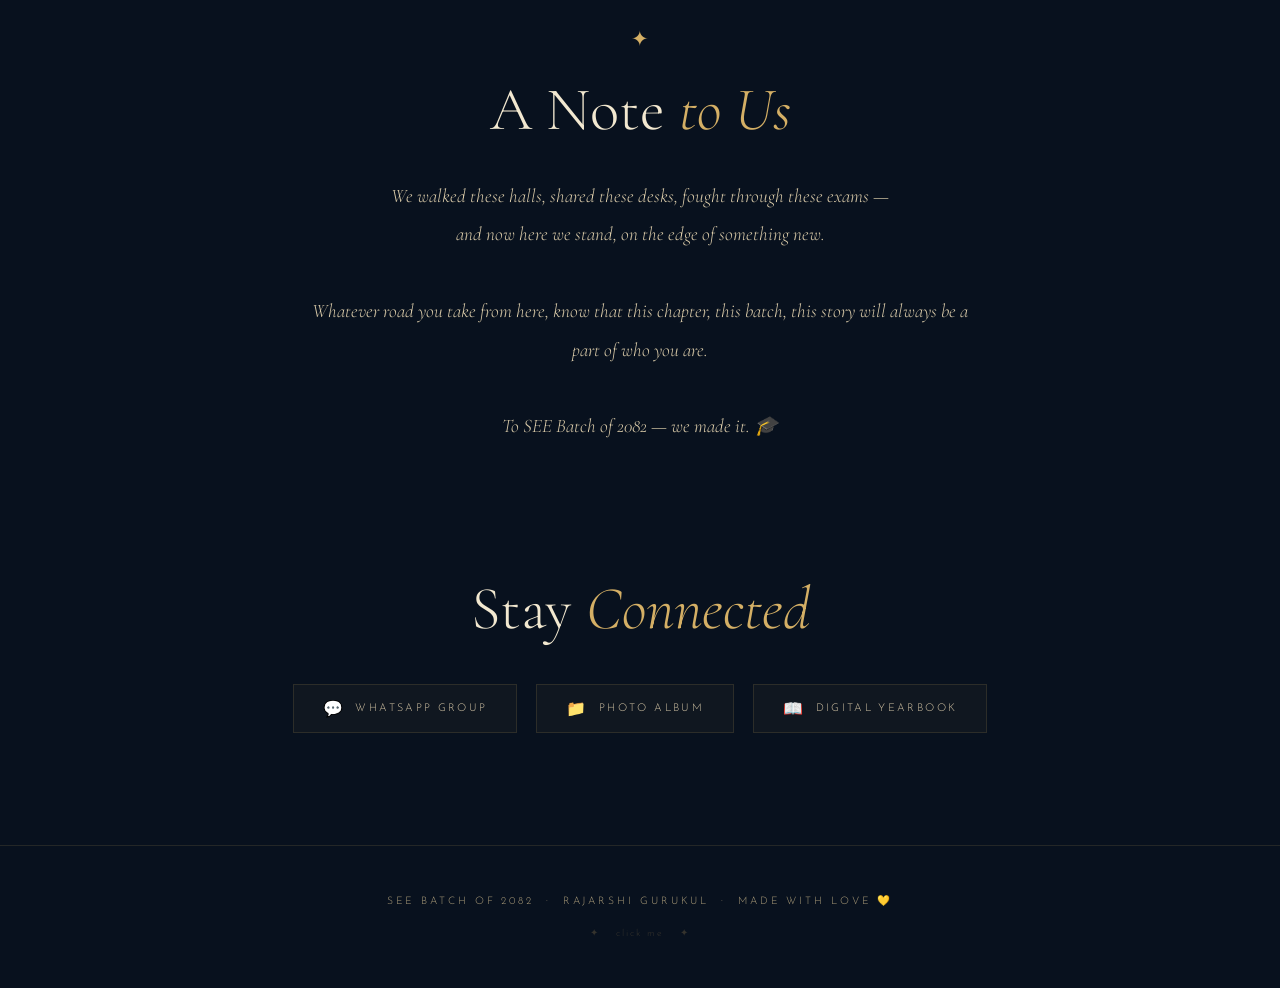
==== commit f8dd6291: "Update index.html" ====
--- a/index.html
+++ b/index.html
@@ -65,8 +65,6 @@
     <div class="photo-frame">
       <img id="groupImg" src="images/group-photo.jpg" alt="SEE Batch of 2082 — Rajarshi Gurukul"/>
       <div class="photo-placeholder" id="groupPlaceholder">
-        <span class="icon">📸</span>
-        <p>Place your group photo here</p>
         <span>→ save as:&nbsp; images/group-photo.jpg</span>
       </div>
     </div>
--- a/style.css
+++ b/style.css
@@ -1,634 +1,237 @@
 /* ============================================================
-   SEE BATCH OF 2082 — Main Stylesheet
-   style.css | Shared by index.html and teachers.html
+   SEE BATCH OF 2082 — Rajarshi Gurukul
+   style.css | Shared by all pages
    ============================================================ */
 
 @import url('https://fonts.googleapis.com/css2?family=Cormorant+Garamond:ital,wght@0,300;0,400;0,600;1,300;1,400;1,600&family=Josefin+Sans:wght@200;300;400;600&display=swap');
 
-/* --- CSS VARIABLES --- */
 :root {
   --bg:          #08111E;
   --bg-2:        #0D1B2D;
-  --gold:        #C9A55A;
-  --gold-light:  #E2C47A;
-  --gold-dim:    rgba(201, 165, 90, 0.15);
-  --gold-glow:   rgba(201, 165, 90, 0.08);
-  --cream:       #EEE2C6;
-  --cream-dim:   #9B9078;
-  --text:        #E2D8C0;
-  --card-bg:     rgba(201, 165, 90, 0.04);
-  --card-border: rgba(201, 165, 90, 0.14);
-  --font-display: 'Cormorant Garamond', serif;
-  --font-body:    'Josefin Sans', sans-serif;
-}
-
-/* --- RESET --- */
-*, *::before, *::after { margin: 0; padding: 0; box-sizing: border-box; }
-html { scroll-behavior: smooth; }
-body {
-  background-color: var(--bg);
-  color: var(--text);
-  font-family: var(--font-body);
-  font-weight: 300;
-  min-height: 100vh;
-  overflow-x: hidden;
-  cursor: none;
-}
-
-/* --- GRAIN OVERLAY (subtle paper texture) --- */
-body::after {
-  content: '';
-  position: fixed; inset: 0;
-  background-image: url("data:image/svg+xml,%3Csvg xmlns='http://www.w3.org/2000/svg' width='300' height='300'%3E%3Cfilter id='n'%3E%3CfeTurbulence type='fractalNoise' baseFrequency='0.75' numOctaves='4' stitchTiles='stitch'/%3E%3C/filter%3E%3Crect width='300' height='300' filter='url(%23n)' opacity='0.035'/%3E%3C/svg%3E");
-  pointer-events: none;
-  z-index: 9000;
-  opacity: 1;
-}
-
-/* =============================================
-   CUSTOM CURSOR
-   ============================================= */
-#cursor {
-  width: 7px; height: 7px;
-  background: var(--gold);
-  border-radius: 50%;
-  position: fixed;
-  pointer-events: none;
-  z-index: 9999;
-  transition: transform 0.15s ease, background 0.2s;
-  transform: translate(-50%, -50%);
-}
-#cursor-ring {
-  width: 30px; height: 30px;
-  border: 1px solid rgba(201, 165, 90, 0.45);
-  border-radius: 50%;
-  position: fixed;
-  pointer-events: none;
-  z-index: 9998;
-  transition: border-color 0.3s, transform 0.3s;
-  transform: translate(-50%, -50%);
-}
-body.hovering #cursor { transform: translate(-50%,-50%) scale(2.2); }
-body.hovering #cursor-ring { transform: translate(-50%,-50%) scale(1.5); border-color: rgba(201,165,90,0.7); }
-
-/* =============================================
-   PARTICLE CANVAS
-   ============================================= */
-#particleCanvas {
-  position: fixed; inset: 0;
-  width: 100%; height: 100%;
-  pointer-events: none;
-  z-index: 0;
-}
-
-/* =============================================
-   CONFETTI CANVAS
-   ============================================= */
-#confettiCanvas {
-  position: fixed; inset: 0;
-  pointer-events: none;
-  z-index: 8000;
-}
-
-/* =============================================
-   NAVBAR
-   ============================================= */
-.navbar {
-  position: fixed; top: 0; left: 0; right: 0;
-  z-index: 500;
-  display: flex;
-  align-items: center;
-  justify-content: space-between;
-  padding: 1.25rem 3.5rem;
-  background: rgba(8, 17, 30, 0.88);
-  backdrop-filter: blur(14px);
-  border-bottom: 1px solid var(--card-border);
-  transition: padding 0.3s;
-}
-.nav-brand {
-  font-family: var(--font-display);
-  font-size: 1.35rem;
-  letter-spacing: 0.18em;
-  color: var(--gold);
-  font-weight: 400;
-  font-style: italic;
-  text-decoration: none;
-}
-.nav-links {
-  display: flex;
-  list-style: none;
-  gap: 2.8rem;
-  align-items: center;
-}
-.nav-links a {
-  font-family: var(--font-body);
-  font-size: 0.68rem;
-  letter-spacing: 0.28em;
-  text-transform: uppercase;
-  text-decoration: none;
-  color: var(--cream-dim);
-  transition: color 0.3s;
-  position: relative;
-  padding-bottom: 3px;
-}
-.nav-links a::after {
-  content: '';
-  position: absolute;
-  bottom: 0; left: 0;
-  width: 0; height: 1px;
-  background: var(--gold);
-  transition: width 0.35s ease;
-}
-.nav-links a:hover,
-.nav-links a.active { color: var(--gold); }
-.nav-links a:hover::after,
-.nav-links a.active::after { width: 100%; }
-
-/* =============================================
-   HERO  (Homepage only)
-   ============================================= */
-.hero {
-  position: relative; z-index: 1;
-  min-height: 100vh;
-  display: flex;
-  flex-direction: column;
-  align-items: center;
-  justify-content: center;
-  text-align: center;
-  padding: 9rem 2rem 5rem;
-}
-.hero-eyebrow {
-  font-family: var(--font-body);
-  font-size: 0.65rem;
-  letter-spacing: 0.45em;
-  text-transform: uppercase;
-  color: var(--gold);
-  margin-bottom: 1.2rem;
-  opacity: 0;
-  animation: fadeUp 1s ease 0.3s forwards;
-}
-.hero-title {
-  font-family: var(--font-display);
-  font-size: clamp(3.8rem, 11vw, 9rem);
-  font-weight: 300;
-  line-height: 1.0;
-  color: var(--cream);
-  letter-spacing: -0.01em;
-  opacity: 0;
-  animation: fadeUp 1.2s ease 0.5s forwards;
-  transition: color 0.3s;
-  cursor: pointer;
-  user-select: none;
-}
-.hero-title em {
-  font-style: italic;
-  color: var(--gold);
-  display: block;
-}
-.hero-title:hover { color: var(--gold-light); }
-.hero-sub {
-  margin-top: 1.8rem;
-  font-family: var(--font-body);
-  font-size: 0.72rem;
-  letter-spacing: 0.3em;
-  text-transform: uppercase;
-  color: var(--cream-dim);
-  opacity: 0;
-  animation: fadeUp 1s ease 0.9s forwards;
-}
-
-/* Days counter */
-.days-counter {
-  margin-top: 3rem;
-  display: flex;
-  flex-direction: column;
-  align-items: center;
-  gap: 0.3rem;
-  opacity: 0;
-  animation: fadeUp 1s ease 1.1s forwards;
-}
-.days-number {
-  font-family: var(--font-display);
-  font-size: clamp(2rem, 5vw, 3.5rem);
-  color: var(--gold);
-  font-weight: 300;
-  line-height: 1;
-}
-.days-label {
-  font-family: var(--font-body);
-  font-size: 0.6rem;
-  letter-spacing: 0.35em;
-  text-transform: uppercase;
-  color: var(--cream-dim);
-}
-
-/* Scroll indicator */
-.scroll-indicator {
-  position: absolute;
-  bottom: 2.5rem;
-  left: 50%;
-  transform: translateX(-50%);
-  display: flex;
-  flex-direction: column;
-  align-items: center;
-  gap: 0.5rem;
-  opacity: 0;
-  animation: fadeUp 1s ease 1.4s forwards;
-}
-.scroll-line {
-  width: 1px;
-  height: 40px;
-  background: linear-gradient(to bottom, transparent, var(--gold));
-  animation: pulse-line 2s ease infinite;
-}
-.scroll-text {
-  font-family: var(--font-body);
-  font-size: 0.55rem;
-  letter-spacing: 0.3em;
-  text-transform: uppercase;
-  color: var(--cream-dim);
-}
-@keyframes pulse-line {
-  0%, 100% { opacity: 0.3; transform: scaleY(1); }
-  50%       { opacity: 0.9; transform: scaleY(1.15); }
-}
-
-/* =============================================
-   GROUP PHOTO  (Homepage)
-   ============================================= */
-.group-photo-section {
-  position: relative; z-index: 1;
-  display: flex;
-  flex-direction: column;
-  align-items: center;
-  padding: 5rem 2rem 4rem;
-}
-.photo-frame {
-  width: min(800px, 92vw);
-  aspect-ratio: 16 / 9;
-  border: 1px solid var(--card-border);
-  background: var(--card-bg);
-  position: relative;
-  overflow: hidden;
-  transition: all 0.45s ease;
-}
-.photo-frame::before {
-  content: '';
-  position: absolute;
-  inset: 0;
-  background: linear-gradient(135deg, rgba(201,165,90,0.07) 0%, transparent 60%);
-  pointer-events: none;
-}
-.photo-frame:hover {
-  border-color: rgba(201,165,90,0.3);
-  box-shadow: 0 0 60px rgba(201,165,90,0.07), 0 20px 60px rgba(0,0,0,0.4);
-  transform: scale(1.005);
-}
-.photo-frame img { width: 100%; height: 100%; object-fit: cover; display: block; }
-.photo-placeholder {
-  width: 100%; height: 100%;
-  display: flex; flex-direction: column;
-  align-items: center; justify-content: center;
-  gap: 0.6rem;
-}
-.photo-placeholder .icon { font-size: 3rem; margin-bottom: 0.5rem; }
-.photo-placeholder p { font-size: 0.8rem; letter-spacing: 0.1em; color: var(--cream-dim); }
-.photo-placeholder span { font-size: 0.62rem; letter-spacing: 0.18em; color: var(--gold); opacity: 0.65; font-style: italic; }
-.photo-caption {
-  margin-top: 1.3rem;
-  font-family: var(--font-display);
-  font-size: 1.05rem;
-  font-style: italic;
-  color: var(--cream-dim);
-  letter-spacing: 0.06em;
-}
-
-/* =============================================
-   MESSAGE SECTION  (Homepage)
-   ============================================= */
-.message-section {
-  position: relative; z-index: 1;
-  padding: 5rem 2rem 6rem;
-  display: flex; justify-content: center;
-}
-.message-container {
-  max-width: 680px;
-  text-align: center;
-}
-.section-deco {
-  display: block;
-  font-size: 1.3rem;
-  color: var(--gold);
-  margin-bottom: 1.5rem;
-  animation: float 4s ease-in-out infinite;
-}
-.section-title {
-  font-family: var(--font-display);
-  font-size: clamp(2rem, 5vw, 3.8rem);
-  font-weight: 300;
-  color: var(--cream);
-  margin-bottom: 2rem;
-  line-height: 1.15;
-}
-.section-title em { font-style: italic; color: var(--gold); }
-.message-text {
-  font-family: var(--font-display);
-  font-size: 1.2rem;
-  font-weight: 300;
-  line-height: 2.0;
-  color: var(--cream-dim);
-  font-style: italic;
-}
-/* ↑ To change the message, edit the text inside <p class="message-text"> in index.html */
-
-/* =============================================
-   LINKS SECTION  (Homepage)
-   ============================================= */
-.links-section {
-  position: relative; z-index: 1;
-  padding: 2rem 2rem 7rem;
-  text-align: center;
-}
-.links-section .section-title { margin-bottom: 2.5rem; }
-.link-buttons { display: flex; gap: 1.5rem; justify-content: center; flex-wrap: wrap; }
-.btn {
-  display: inline-flex;
-  align-items: center;
-  gap: 0.75rem;
-  padding: 0.95rem 2.2rem;
-  font-family: var(--font-body);
-  font-size: 0.72rem;
-  letter-spacing: 0.25em;
-  text-transform: uppercase;
-  text-decoration: none;
-  border: 1px solid var(--card-border);
-  background: var(--card-bg);
-  color: var(--text);
-  transition: all 0.35s ease;
-  position: relative;
-  overflow: hidden;
-}
-.btn::before {
-  content: '';
-  position: absolute; inset: 0;
-  background: linear-gradient(135deg, rgba(201,165,90,0.12), transparent);
-  opacity: 0;
-  transition: opacity 0.35s;
-}
-.btn:hover {
-  border-color: var(--gold);
-  color: var(--gold);
-  box-shadow: 0 0 30px rgba(201,165,90,0.1), 0 8px 30px rgba(0,0,0,0.3);
-  transform: translateY(-3px);
-}
-.btn:hover::before { opacity: 1; }
-.btn-icon { font-size: 1.1rem; }
-
-/* =============================================
-   PAGE HEADER  (teachers.html)
-   ============================================= */
-.page-header {
-  position: relative; z-index: 1;
-  text-align: center;
-  padding: 11rem 2rem 5rem;
-}
-.page-eyebrow {
-  display: block;
-  font-family: var(--font-body);
-  font-size: 0.65rem;
-  letter-spacing: 0.45em;
-  text-transform: uppercase;
-  color: var(--gold);
-  margin-bottom: 1.2rem;
-}
-.page-title {
-  font-family: var(--font-display);
-  font-size: clamp(2.8rem, 8vw, 6rem);
-  font-weight: 300;
-  color: var(--cream);
-  line-height: 1.05;
-}
-.page-title em { font-style: italic; color: var(--gold); }
-.page-divider {
-  width: 50px; height: 1px;
-  background: var(--gold);
-  margin: 2rem auto 0;
-  opacity: 0.45;
-}
-
-/* =============================================
-   TEACHERS SECTION  (teachers.html)
-   ============================================= */
-.teachers-wrapper {
-  position: relative; z-index: 1;
-  max-width: 1120px;
-  margin: 0 auto;
-  padding: 4rem 2rem 7rem;
-}
-.teachers-sublabel {
-  font-family: var(--font-body);
-  font-size: 0.62rem;
-  letter-spacing: 0.38em;
-  text-transform: uppercase;
-  color: var(--gold);
-  text-align: center;
-  margin-bottom: 3rem;
-}
-
-/* Grade Teachers — featured row */
-.grade-teachers {
-  display: grid;
-  grid-template-columns: repeat(auto-fit, minmax(300px, 1fr));
-  gap: 2rem;
-  margin-bottom: 4.5rem;
-}
-
-/* Other teachers grid */
-.other-teachers-grid {
-  display: grid;
-  grid-template-columns: repeat(auto-fill, minmax(230px, 1fr));
-  gap: 1.5rem;
-}
-
-/* Teacher Card */
-.teacher-card {
-  background: var(--card-bg);
-  border: 1px solid var(--card-border);
-  padding: 2.5rem 2rem 2rem;
-  text-align: center;
-  transition: all 0.4s ease;
-  position: relative;
-  overflow: hidden;
-}
-.teacher-card::after {
-  content: '';
-  position: absolute;
-  top: 0; left: 0; right: 0;
-  height: 2px;
-  background: linear-gradient(90deg, transparent, var(--gold), transparent);
-  transform: scaleX(0);
-  transition: transform 0.4s ease;
-}
-.teacher-card:hover { border-color: rgba(201,165,90,0.28); box-shadow: 0 15px 50px rgba(0,0,0,0.35), 0 0 0 1px rgba(201,165,90,0.04); transform: translateY(-5px); }
-.teacher-card:hover::after { transform: scaleX(1); }
-.teacher-card.featured { padding: 3rem 2.5rem 2.5rem; }
-
-.teacher-photo-wrap {
-  width: 100px; height: 100px;
-  border-radius: 50%;
-  margin: 0 auto 1.6rem;
-  border: 1px solid var(--card-border);
-  background: rgba(201,165,90,0.04);
-  display: flex; align-items: center; justify-content: center;
-  font-size: 1.8rem;
-  overflow: hidden;
-  transition: border-color 0.4s, box-shadow 0.4s;
-}
-.featured .teacher-photo-wrap { width: 125px; height: 125px; font-size: 2.2rem; }
-.teacher-card:hover .teacher-photo-wrap { border-color: rgba(201,165,90,0.4); box-shadow: 0 0 20px rgba(201,165,90,0.1); }
-.teacher-photo-wrap img { width: 100%; height: 100%; object-fit: cover; border-radius: 50%; display: block; }
-
-.teacher-badge {
-  display: inline-block;
-  font-family: var(--font-body);
-  font-size: 0.58rem;
-  letter-spacing: 0.28em;
-  text-transform: uppercase;
-  color: var(--gold);
-  background: rgba(201,165,90,0.08);
-  border: 1px solid rgba(201,165,90,0.14);
-  padding: 0.25rem 0.8rem;
-  margin-bottom: 0.9rem;
-}
-.teacher-name {
-  font-family: var(--font-display);
-  font-size: 1.6rem;
-  font-weight: 400;
-  color: var(--cream);
-  margin-bottom: 0.25rem;
-}
-.featured .teacher-name { font-size: 1.9rem; }
-.teacher-subject {
-  font-family: var(--font-body);
-  font-size: 0.62rem;
-  letter-spacing: 0.22em;
-  text-transform: uppercase;
-  color: var(--cream-dim);
-  margin-bottom: 1.6rem;
-}
-.teacher-rule {
-  width: 28px; height: 1px;
-  background: var(--gold);
-  margin: 0 auto 1.6rem;
-  opacity: 0.35;
-}
-.teacher-message {
-  font-family: var(--font-display);
-  font-size: 1.05rem;
-  font-style: italic;
-  line-height: 1.9;
-  color: var(--cream-dim);
-}
-.teacher-message.placeholder { color: rgba(155, 144, 120, 0.35); }
-
-/* =============================================
-   FOOTER
-   ============================================= */
-.footer {
-  position: relative; z-index: 1;
-  text-align: center;
-  padding: 3rem 2rem;
-  border-top: 1px solid var(--card-border);
-}
-.footer-text {
-  font-family: var(--font-body);
-  font-size: 0.68rem;
-  letter-spacing: 0.28em;
-  text-transform: uppercase;
-  color: var(--cream-dim);
-}
-.footer-secret {
-  margin-top: 1.2rem;
-  font-size: 0.62rem;
-  letter-spacing: 0.22em;
-  color: rgba(201, 165, 90, 0.22);
-  cursor: pointer;
-  transition: color 0.35s;
-  display: inline-block;
-}
-.footer-secret:hover { color: var(--gold); }
-
-/* =============================================
-   EASTER EGG MODAL
-   ============================================= */
-.easter-modal {
-  position: fixed; inset: 0;
-  background: rgba(8, 17, 30, 0.96);
-  z-index: 7000;
-  display: flex; align-items: center; justify-content: center;
-  opacity: 0; pointer-events: none;
-  transition: opacity 0.5s;
-  backdrop-filter: blur(10px);
-}
-.easter-modal.active { opacity: 1; pointer-events: all; }
-.easter-box {
-  text-align: center;
-  max-width: 480px;
-  padding: 3.5rem 3rem;
-  border: 1px solid var(--card-border);
-  background: var(--bg-2);
-  position: relative;
-}
-.easter-emoji { font-size: 3rem; margin-bottom: 1rem; display: block; animation: bounce 1.2s ease infinite; }
-.easter-box h3 { font-family: var(--font-display); font-size: 2.2rem; font-weight: 300; color: var(--gold); margin-bottom: 1rem; }
-.easter-box p { font-family: var(--font-display); font-size: 1.1rem; font-style: italic; line-height: 1.85; color: var(--cream-dim); margin-bottom: 2rem; }
-.easter-close {
-  background: none;
-  border: 1px solid var(--gold);
-  color: var(--gold);
-  font-family: var(--font-body);
-  font-size: 0.7rem;
-  letter-spacing: 0.25em;
-  text-transform: uppercase;
-  padding: 0.75rem 1.8rem;
-  cursor: pointer;
-  transition: all 0.3s;
-}
-.easter-close:hover { background: rgba(201,165,90,0.1); }
-
-/* =============================================
-   SCROLL FADE ANIMATION
-   ============================================= */
-.scroll-fade { opacity: 0; transform: translateY(28px); transition: opacity 0.85s ease, transform 0.85s ease; }
-.scroll-fade.visible { opacity: 1; transform: translateY(0); }
-.scroll-fade-delay-1 { transition-delay: 0.1s; }
-.scroll-fade-delay-2 { transition-delay: 0.2s; }
-.scroll-fade-delay-3 { transition-delay: 0.3s; }
-.scroll-fade-delay-4 { transition-delay: 0.4s; }
-
-/* =============================================
-   KEYFRAME ANIMATIONS
-   ============================================= */
-@keyframes fadeUp { from { opacity: 0; transform: translateY(28px); } to { opacity: 1; transform: translateY(0); } }
-@keyframes float  { 0%,100% { transform: translateY(0); } 50% { transform: translateY(-8px); } }
-@keyframes bounce { 0%,100% { transform: translateY(0); } 50% { transform: translateY(-9px); } }
-@keyframes shimmer { 0% { background-position: -200% center; } 100% { background-position: 200% center; } }
-
-/* =============================================
-   RESPONSIVE
-   ============================================= */
-@media (max-width: 768px) {
-  .navbar { padding: 1rem 1.5rem; }
-  .nav-links { gap: 1.5rem; }
-  .hero { padding: 7.5rem 1.5rem 4rem; }
-  .grade-teachers { grid-template-columns: 1fr; }
-  .other-teachers-grid { grid-template-columns: repeat(auto-fill, minmax(160px, 1fr)); }
-  .easter-box { padding: 2.5rem 1.5rem; margin: 1rem; }
-  .teachers-wrapper { padding: 3rem 1.2rem 5rem; }
-}
-@media (max-width: 480px) {
-  .nav-links { gap: 1rem; }
-  .nav-links a { font-size: 0.6rem; }
-  .link-buttons { flex-direction: column; align-items: center; }
-  .btn { width: 100%; max-width: 300px; justify-content: center; }
-}
+  --gold:        #D4AF65;
+  --gold-light:  #EDD07E;
+  --cream:       #F2E8D0;
+  --cream-mid:   #D8C9A8;
+  --cream-dim:   #B0A07C;
+  --text:        #EDE3CC;
+  --card-bg:     rgba(212, 175, 101, 0.04);
+  --card-border: rgba(212, 175, 101, 0.14);
+  --font-display:'Cormorant Garamond', serif;
+  --font-body:   'Josefin Sans', sans-serif;
+}
+
+*,*::before,*::after{margin:0;padding:0;box-sizing:border-box;}
+html{scroll-behavior:smooth;}
+body{
+  background-color:var(--bg);color:var(--text);
+  font-family:var(--font-body);font-weight:300;
+  min-height:100vh;overflow-x:hidden;
+}
+@media(pointer:coarse){body{cursor:auto;}#cursor,#cursor-ring{display:none;}}
+body::after{
+  content:'';position:fixed;inset:0;pointer-events:none;z-index:9000;
+  background-image:url("data:image/svg+xml,%3Csvg xmlns='http://www.w3.org/2000/svg' width='300' height='300'%3E%3Cfilter id='n'%3E%3CfeTurbulence type='fractalNoise' baseFrequency='0.75' numOctaves='4' stitchTiles='stitch'/%3E%3C/filter%3E%3Crect width='300' height='300' filter='url(%23n)' opacity='0.03'/%3E%3C/svg%3E");
+}
+
+/* CUSTOM CURSOR */
+#cursor{width:7px;height:7px;background:var(--gold);border-radius:50%;position:fixed;pointer-events:none;z-index:9999;transition:transform .15s ease;transform:translate(-50%,-50%);}
+#cursor-ring{width:30px;height:30px;border:1px solid rgba(212,175,101,.45);border-radius:50%;position:fixed;pointer-events:none;z-index:9998;transition:border-color .3s,transform .3s;transform:translate(-50%,-50%);}
+body.hovering #cursor{transform:translate(-50%,-50%) scale(2.2);}
+body.hovering #cursor-ring{transform:translate(-50%,-50%) scale(1.5);border-color:rgba(212,175,101,.75);}
+
+/* CANVASES */
+#particleCanvas{position:fixed;inset:0;pointer-events:none;z-index:0;}
+#confettiCanvas{position:fixed;inset:0;pointer-events:none;z-index:8000;}
+
+/* ===================== NAVBAR ===================== */
+.navbar{
+  position:fixed;top:0;left:0;right:0;z-index:500;
+  display:flex;align-items:center;justify-content:space-between;
+  padding:1.1rem 3rem;
+  background:rgba(8,17,30,.93);backdrop-filter:blur(14px);
+  border-bottom:1px solid var(--card-border);
+}
+.nav-brand{font-family:var(--font-display);font-size:1.25rem;letter-spacing:.15em;color:var(--gold);font-weight:400;font-style:italic;text-decoration:none;line-height:1.1;}
+.nav-brand small{display:block;font-family:var(--font-body);font-size:.46rem;letter-spacing:.32em;text-transform:uppercase;color:var(--cream-dim);font-style:normal;margin-top:2px;}
+.nav-links{display:flex;list-style:none;gap:2.2rem;align-items:center;}
+.nav-links a{font-family:var(--font-body);font-size:.64rem;letter-spacing:.28em;text-transform:uppercase;text-decoration:none;color:var(--cream-mid);transition:color .3s;position:relative;padding-bottom:3px;}
+.nav-links a::after{content:'';position:absolute;bottom:0;left:0;width:0;height:1px;background:var(--gold);transition:width .35s ease;}
+.nav-links a:hover,.nav-links a.active{color:var(--gold);}
+.nav-links a:hover::after,.nav-links a.active::after{width:100%;}
+.nav-hamburger{display:none;flex-direction:column;gap:5px;cursor:pointer;padding:4px;background:none;border:none;}
+.nav-hamburger span{display:block;width:22px;height:1px;background:var(--gold);transition:all .3s;}
+.navbar.open .nav-links{display:flex;}
+.navbar.open .nav-hamburger span:nth-child(1){transform:rotate(45deg) translate(4px,4px);}
+.navbar.open .nav-hamburger span:nth-child(2){opacity:0;}
+.navbar.open .nav-hamburger span:nth-child(3){transform:rotate(-45deg) translate(4px,-4px);}
+
+/* ===================== HERO ===================== */
+.hero{position:relative;z-index:1;min-height:100vh;display:flex;flex-direction:column;align-items:center;justify-content:center;text-align:center;padding:9rem 1.5rem 5rem;}
+.hero-school{font-family:var(--font-body);font-size:.6rem;letter-spacing:.5em;text-transform:uppercase;color:var(--cream-dim);margin-bottom:.6rem;opacity:0;animation:fadeUp 1s ease .2s forwards;}
+.hero-eyebrow{font-family:var(--font-body);font-size:.63rem;letter-spacing:.45em;text-transform:uppercase;color:var(--gold);margin-bottom:1.2rem;opacity:0;animation:fadeUp 1s ease .4s forwards;}
+.hero-title{font-family:var(--font-display);font-size:clamp(3.2rem,11vw,9rem);font-weight:300;line-height:1.0;color:var(--cream);letter-spacing:-.01em;opacity:0;animation:fadeUp 1.2s ease .6s forwards;transition:color .3s;cursor:pointer;user-select:none;}
+.hero-title em{font-style:italic;color:var(--gold);display:block;}
+.hero-title:hover{color:var(--gold-light);}
+.hero-sub{margin-top:1.8rem;font-family:var(--font-body);font-size:.68rem;letter-spacing:.28em;text-transform:uppercase;color:var(--cream-mid);opacity:0;animation:fadeUp 1s ease 1s forwards;}
+.days-counter{margin-top:2.8rem;display:flex;flex-direction:column;align-items:center;gap:.4rem;opacity:0;animation:fadeUp 1s ease 1.2s forwards;}
+.days-number{font-family:var(--font-display);font-size:clamp(2rem,5vw,3.5rem);color:var(--gold);font-weight:300;line-height:1;}
+.days-label{font-family:var(--font-body);font-size:.56rem;letter-spacing:.35em;text-transform:uppercase;color:var(--cream-mid);}
+.scroll-indicator{position:absolute;bottom:2.5rem;left:50%;transform:translateX(-50%);display:flex;flex-direction:column;align-items:center;gap:.5rem;opacity:0;animation:fadeUp 1s ease 1.5s forwards;}
+.scroll-line{width:1px;height:38px;background:linear-gradient(to bottom,transparent,var(--gold));animation:pulse-line 2s ease infinite;}
+.scroll-text{font-family:var(--font-body);font-size:.5rem;letter-spacing:.3em;text-transform:uppercase;color:var(--cream-dim);}
+@keyframes pulse-line{0%,100%{opacity:.3;}50%{opacity:.9;}}
+
+/* ===================== GROUP PHOTO ===================== */
+.group-photo-section{position:relative;z-index:1;display:flex;flex-direction:column;align-items:center;padding:5rem 1.5rem 4rem;}
+.photo-frame{width:min(820px,94vw);aspect-ratio:16/9;border:1px solid var(--card-border);background:var(--card-bg);position:relative;overflow:hidden;transition:all .45s ease;}
+.photo-frame::before{content:'';position:absolute;inset:0;background:linear-gradient(135deg,rgba(212,175,101,.07) 0%,transparent 60%);pointer-events:none;z-index:1;}
+.photo-frame:hover{border-color:rgba(212,175,101,.3);box-shadow:0 0 60px rgba(212,175,101,.07),0 20px 60px rgba(0,0,0,.4);}
+.photo-frame img{width:100%;height:100%;object-fit:cover;display:block;position:absolute;inset:0;z-index:2;}
+.photo-placeholder{width:100%;height:100%;display:flex;flex-direction:column;align-items:center;justify-content:center;gap:.6rem;position:absolute;inset:0;z-index:3;background:var(--card-bg);}
+.photo-placeholder .icon{font-size:2.8rem;margin-bottom:.4rem;}
+.photo-placeholder p{font-size:.8rem;letter-spacing:.1em;color:var(--cream-mid);}
+.photo-placeholder span{font-size:.6rem;letter-spacing:.18em;color:var(--gold);opacity:.65;font-style:italic;}
+.photo-caption{margin-top:1.3rem;font-family:var(--font-display);font-size:1.05rem;font-style:italic;color:var(--cream-mid);letter-spacing:.06em;}
+
+/* ===================== MESSAGE ===================== */
+.message-section{position:relative;z-index:1;padding:5rem 1.5rem 6rem;display:flex;justify-content:center;}
+.message-container{max-width:680px;text-align:center;}
+.section-deco{display:block;font-size:1.3rem;color:var(--gold);margin-bottom:1.5rem;animation:float 4s ease-in-out infinite;}
+.section-title{font-family:var(--font-display);font-size:clamp(2rem,5vw,3.8rem);font-weight:300;color:var(--cream);margin-bottom:2rem;line-height:1.15;}
+.section-title em{font-style:italic;color:var(--gold);}
+.message-text{font-family:var(--font-display);font-size:1.2rem;font-weight:300;line-height:2.0;color:var(--cream-mid);font-style:italic;white-space:pre-line;}
+
+/* ===================== LINKS ===================== */
+.links-section{position:relative;z-index:1;padding:2rem 1.5rem 7rem;text-align:center;}
+.links-section .section-title{margin-bottom:2.5rem;}
+.link-buttons{display:flex;gap:1.2rem;justify-content:center;flex-wrap:wrap;}
+.btn{display:inline-flex;align-items:center;gap:.65rem;padding:.9rem 1.8rem;font-family:var(--font-body);font-size:.67rem;letter-spacing:.22em;text-transform:uppercase;text-decoration:none;border:1px solid var(--card-border);background:var(--card-bg);color:var(--cream-mid);transition:all .35s ease;position:relative;overflow:hidden;white-space:nowrap;}
+.btn::before{content:'';position:absolute;inset:0;background:linear-gradient(135deg,rgba(212,175,101,.12),transparent);opacity:0;transition:opacity .35s;}
+.btn:hover{border-color:var(--gold);color:var(--gold);box-shadow:0 0 28px rgba(212,175,101,.1),0 8px 28px rgba(0,0,0,.3);transform:translateY(-3px);}
+.btn:hover::before{opacity:1;}
+.btn-icon{font-size:1rem;}
+
+/* ===================== PAGE HEADER ===================== */
+.page-header{position:relative;z-index:1;text-align:center;padding:11rem 1.5rem 5rem;}
+.page-eyebrow{display:block;font-family:var(--font-body);font-size:.62rem;letter-spacing:.45em;text-transform:uppercase;color:var(--gold);margin-bottom:1.2rem;}
+.page-title{font-family:var(--font-display);font-size:clamp(2.5rem,8vw,6rem);font-weight:300;color:var(--cream);line-height:1.05;}
+.page-title em{font-style:italic;color:var(--gold);}
+.page-divider{width:50px;height:1px;background:var(--gold);margin:2rem auto 0;opacity:.4;}
+
+/* ===================== TEACHERS ===================== */
+.teachers-wrapper{position:relative;z-index:1;max-width:1120px;margin:0 auto;padding:3rem 1.5rem 7rem;}
+.teachers-sublabel{font-family:var(--font-body);font-size:.6rem;letter-spacing:.38em;text-transform:uppercase;color:var(--gold);text-align:center;margin-bottom:2.5rem;}
+.grade-teachers{display:grid;grid-template-columns:repeat(auto-fit,minmax(280px,1fr));gap:2rem;margin-bottom:4rem;}
+.other-teachers-grid{display:grid;grid-template-columns:repeat(auto-fill,minmax(220px,1fr));gap:1.5rem;}
+
+.teacher-card{background:var(--card-bg);border:1px solid var(--card-border);padding:2.5rem 2rem 2rem;text-align:center;transition:all .4s ease;position:relative;overflow:hidden;}
+.teacher-card::after{content:'';position:absolute;top:0;left:0;right:0;height:2px;background:linear-gradient(90deg,transparent,var(--gold),transparent);transform:scaleX(0);transition:transform .4s ease;}
+.teacher-card:hover{border-color:rgba(212,175,101,.28);transform:translateY(-4px);box-shadow:0 14px 45px rgba(0,0,0,.35);}
+.teacher-card:hover::after{transform:scaleX(1);}
+.teacher-card.featured{padding:3rem 2.5rem 2.5rem;}
+
+.teacher-photo-wrap{width:100px;height:100px;border-radius:50%;margin:0 auto 1.5rem;border:1px solid var(--card-border);background:rgba(212,175,101,.04);display:flex;align-items:center;justify-content:center;font-size:1.8rem;overflow:hidden;transition:border-color .4s,box-shadow .4s;position:relative;}
+.featured .teacher-photo-wrap{width:120px;height:120px;font-size:2.2rem;}
+.teacher-card:hover .teacher-photo-wrap{border-color:rgba(212,175,101,.4);box-shadow:0 0 20px rgba(212,175,101,.1);}
+.teacher-photo-wrap img{width:100%;height:100%;object-fit:cover;border-radius:50%;display:none;position:absolute;inset:0;}
+.teacher-photo-wrap .emoji-fallback{display:flex;align-items:center;justify-content:center;width:100%;height:100%;}
+
+.teacher-badge{display:inline-block;font-family:var(--font-body);font-size:.56rem;letter-spacing:.26em;text-transform:uppercase;color:var(--gold);background:rgba(212,175,101,.08);border:1px solid rgba(212,175,101,.14);padding:.22rem .75rem;margin-bottom:.8rem;}
+.teacher-name{font-family:var(--font-display);font-size:1.55rem;font-weight:400;color:var(--cream);margin-bottom:.25rem;}
+.featured .teacher-name{font-size:1.85rem;}
+.teacher-subject{font-family:var(--font-body);font-size:.6rem;letter-spacing:.2em;text-transform:uppercase;color:var(--cream-mid);margin-bottom:1.5rem;}
+.teacher-rule{width:28px;height:1px;background:var(--gold);margin:0 auto 1.5rem;opacity:.35;}
+.teacher-message{
+  font-family:var(--font-display);font-size:1.08rem;
+  font-style:italic;line-height:1.9;
+  color:var(--cream-mid);          /* bright and readable */
+  white-space:pre-line;            /* PRESERVES paragraph breaks when you paste */
+  text-align:left;
+}
+.teacher-message.placeholder{color:rgba(212,175,101,.22);text-align:center;}
+
+/* ===================== THE TEAM ===================== */
+.team-wrapper{position:relative;z-index:1;max-width:900px;margin:0 auto;padding:3rem 1.5rem 7rem;}
+.team-grid{display:grid;grid-template-columns:repeat(auto-fill,minmax(240px,1fr));gap:2rem;}
+.team-card{background:var(--card-bg);border:1px solid var(--card-border);padding:3rem 2rem 2.5rem;text-align:center;transition:all .4s ease;position:relative;overflow:hidden;}
+.team-card::before{content:'';position:absolute;bottom:0;left:0;right:0;height:2px;background:linear-gradient(90deg,transparent,var(--gold),transparent);transform:scaleX(0);transition:transform .4s ease;}
+.team-card:hover{border-color:rgba(212,175,101,.3);transform:translateY(-5px);box-shadow:0 16px 50px rgba(0,0,0,.35);}
+.team-card:hover::before{transform:scaleX(1);}
+.team-photo-wrap{width:110px;height:110px;border-radius:50%;margin:0 auto 1.6rem;border:1px solid var(--card-border);background:rgba(212,175,101,.04);display:flex;align-items:center;justify-content:center;font-size:2rem;overflow:hidden;transition:border-color .4s,box-shadow .4s;position:relative;}
+.team-card:hover .team-photo-wrap{border-color:rgba(212,175,101,.45);box-shadow:0 0 22px rgba(212,175,101,.12);}
+.team-photo-wrap img{width:100%;height:100%;object-fit:cover;border-radius:50%;display:none;position:absolute;inset:0;}
+.team-photo-wrap .emoji-fallback{display:flex;align-items:center;justify-content:center;width:100%;height:100%;}
+.team-role{display:inline-block;font-family:var(--font-body);font-size:.55rem;letter-spacing:.28em;text-transform:uppercase;color:var(--gold);background:rgba(212,175,101,.07);border:1px solid rgba(212,175,101,.14);padding:.2rem .7rem;margin-bottom:.8rem;}
+.team-name{font-family:var(--font-display);font-size:1.6rem;font-weight:400;color:var(--cream);margin-bottom:1.2rem;}
+.team-rule{width:28px;height:1px;background:var(--gold);margin:0 auto 1.2rem;opacity:.35;}
+.team-message{font-family:var(--font-display);font-size:1.02rem;font-style:italic;line-height:1.9;color:var(--cream-mid);white-space:pre-line;}
+.team-message.placeholder{color:rgba(212,175,101,.22);}
+
+/* ===================== FOOTER ===================== */
+.footer{position:relative;z-index:1;text-align:center;padding:3rem 1.5rem;border-top:1px solid var(--card-border);}
+.footer-text{font-family:var(--font-body);font-size:.65rem;letter-spacing:.28em;text-transform:uppercase;color:var(--cream-dim);}
+.footer-secret{margin-top:1.2rem;font-size:.6rem;letter-spacing:.22em;color:rgba(212,175,101,.22);cursor:pointer;transition:color .35s;display:inline-block;}
+.footer-secret:hover{color:var(--gold);}
+
+/* ===================== EASTER EGG MODAL ===================== */
+.easter-modal{position:fixed;inset:0;background:rgba(8,17,30,.97);z-index:7000;display:flex;align-items:center;justify-content:center;opacity:0;pointer-events:none;transition:opacity .5s;backdrop-filter:blur(10px);padding:1.5rem;}
+.easter-modal.active{opacity:1;pointer-events:all;}
+.easter-box{text-align:center;max-width:460px;width:100%;padding:3rem 2.5rem;border:1px solid var(--card-border);background:var(--bg-2);}
+.easter-emoji{font-size:3rem;margin-bottom:1rem;display:block;animation:bounce 1.2s ease infinite;}
+.easter-box h3{font-family:var(--font-display);font-size:2rem;font-weight:300;color:var(--gold);margin-bottom:1rem;}
+.easter-box p{font-family:var(--font-display);font-size:1.1rem;font-style:italic;line-height:1.85;color:var(--cream-mid);margin-bottom:2rem;}
+.easter-close{background:none;border:1px solid var(--gold);color:var(--gold);font-family:var(--font-body);font-size:.68rem;letter-spacing:.25em;text-transform:uppercase;padding:.75rem 1.8rem;cursor:pointer;transition:all .3s;}
+.easter-close:hover{background:rgba(212,175,101,.1);}
+
+/* ===================== SCROLL FADE ===================== */
+.scroll-fade{opacity:0;transform:translateY(26px);transition:opacity .85s ease,transform .85s ease;}
+.scroll-fade.visible{opacity:1;transform:translateY(0);}
+.scroll-fade-delay-1{transition-delay:.1s;}
+.scroll-fade-delay-2{transition-delay:.2s;}
+.scroll-fade-delay-3{transition-delay:.3s;}
+
+/* ===================== KEYFRAMES ===================== */
+@keyframes fadeUp{from{opacity:0;transform:translateY(28px);}to{opacity:1;transform:translateY(0);}}
+@keyframes float{0%,100%{transform:translateY(0);}50%{transform:translateY(-8px);}}
+@keyframes bounce{0%,100%{transform:translateY(0);}50%{transform:translateY(-9px);}}
+
+/* ===================== RESPONSIVE ===================== */
+@media(max-width:900px){
+  .navbar{padding:1rem 1.8rem;}
+  .grade-teachers{grid-template-columns:1fr;max-width:460px;margin-left:auto;margin-right:auto;}
+}
+@media(max-width:640px){
+  .nav-hamburger{display:flex;}
+  .nav-links{display:none;position:absolute;top:100%;left:0;right:0;flex-direction:column;gap:0;background:rgba(8,17,30,.98);border-bottom:1px solid var(--card-border);padding:.8rem 0;}
+  .nav-links li{width:100%;}
+  .nav-links a{display:block;padding:.9rem 2rem;font-size:.68rem;letter-spacing:.28em;}
+  .nav-links a::after{display:none;}
+
+  .hero{padding:7rem 1.2rem 4rem;}
+  .hero-title{font-size:clamp(2.8rem,15vw,4.5rem);}
+  .hero-sub{font-size:.6rem;letter-spacing:.18em;}
+  .days-counter{margin-top:2rem;}
+
+  .group-photo-section{padding:3.5rem 1rem 3rem;}
+  .message-section{padding:4rem 1.2rem 4rem;}
+  .message-text{font-size:1.05rem;}
+  .links-section{padding:2rem 1.2rem 5rem;}
+  .link-buttons{flex-direction:column;align-items:center;}
+  .btn{width:100%;max-width:300px;justify-content:center;font-size:.65rem;}
+
+  .page-header{padding:8rem 1.2rem 3.5rem;}
+  .teachers-wrapper{padding:2.5rem 1rem 5rem;}
+  .other-teachers-grid{grid-template-columns:repeat(auto-fill,minmax(160px,1fr));gap:1rem;}
+  .teacher-card{padding:1.8rem 1.2rem 1.5rem;}
+  .teacher-card.featured{padding:2.2rem 1.4rem 1.8rem;}
+  .teacher-name{font-size:1.3rem;}
+  .featured .teacher-name{font-size:1.55rem;}
+  .teacher-message{font-size:.98rem;}
+
+  .team-wrapper{padding:2.5rem 1rem 5rem;}
+  .team-grid{grid-template-columns:1fr;max-width:340px;margin-left:auto;margin-right:auto;}
+
+  .easter-box{padding:2rem 1.5rem;}
+  .easter-box h3{font-size:1.6rem;}
+  .section-title{font-size:clamp(1.8rem,7vw,2.8rem);}
+}
